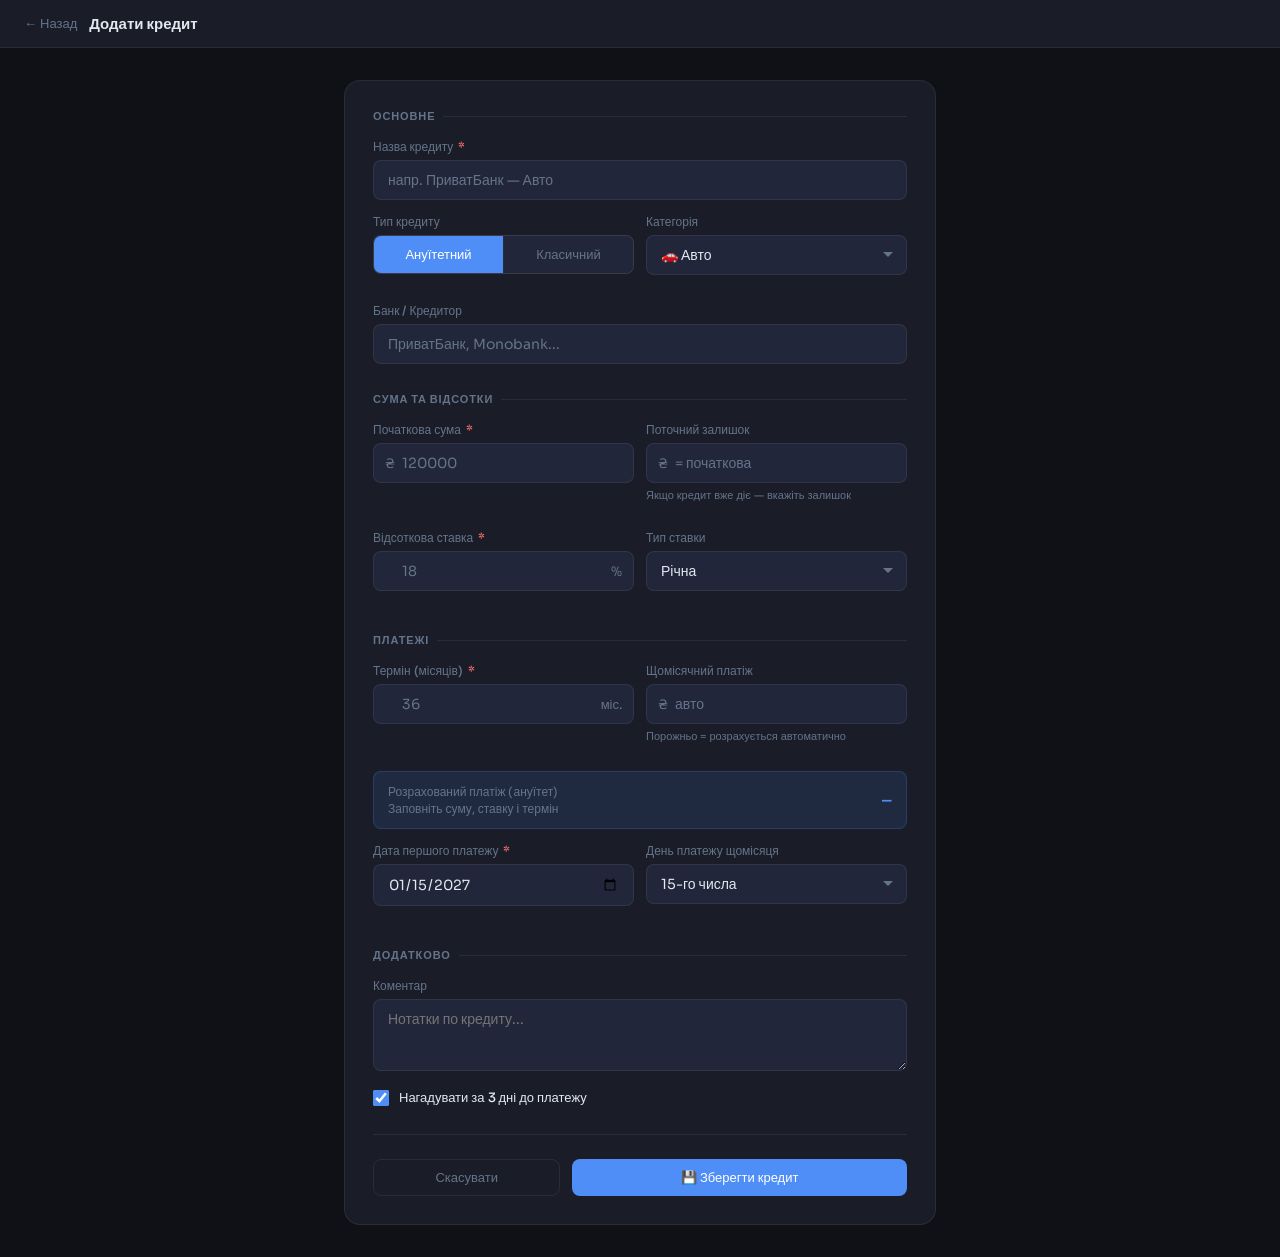
==== add.html @ 59e6555c "init: loan tracker" ====
<!DOCTYPE html>
<html lang="uk">
<head>
<meta charset="UTF-8">
<meta name="viewport" content="width=device-width, initial-scale=1.0">
<title>Додати кредит — Loan Tracker</title>
<link rel="stylesheet" href="styles/main.css">
</head>
<body>

<div class="header">
  <a href="index.html" class="back-btn">← Назад</a>
  <span style="font-size:15px;font-weight:600">Додати кредит</span>
</div>

<div class="main-narrow">
<div class="form-card">

  <div class="form-section">
    <div class="section-label">Основне</div>

    <div class="field">
      <label>Назва кредиту <span class="req">*</span></label>
      <input type="text" id="f-name" placeholder="напр. ПриватБанк — Авто">
    </div>

    <div class="field-row">
      <div class="field">
        <label>Тип кредиту</label>
        <div class="toggle-group">
          <button class="toggle-btn active" data-type="annuity">Ануїтетний</button>
          <button class="toggle-btn" data-type="classic">Класичний</button>
        </div>
      </div>
      <div class="field">
        <label>Категорія</label>
        <select id="f-category">
          <option value="auto">🚗 Авто</option>
          <option value="phone">📱 Техніка</option>
          <option value="home">🏠 Іпотека</option>
          <option value="shop">🛒 Споживчий</option>
          <option value="biz">💼 Бізнес</option>
          <option value="other">📂 Інше</option>
        </select>
      </div>
    </div>

    <div class="field">
      <label>Банк / Кредитор</label>
      <input type="text" id="f-bank" placeholder="ПриватБанк, Monobank...">
    </div>
  </div>

  <div class="form-section">
    <div class="section-label">Сума та відсотки</div>

    <div class="field-row">
      <div class="field">
        <label>Початкова сума <span class="req">*</span></label>
        <div class="input-wrap">
          <span class="input-prefix">₴</span>
          <input type="number" id="f-original" placeholder="120000" min="0">
        </div>
      </div>
      <div class="field">
        <label>Поточний залишок</label>
        <div class="input-wrap">
          <span class="input-prefix">₴</span>
          <input type="number" id="f-balance" placeholder="= початкова" min="0">
        </div>
        <div class="helper">Якщо кредит вже діє — вкажіть залишок</div>
      </div>
    </div>

    <div class="field-row">
      <div class="field">
        <label>Відсоткова ставка <span class="req">*</span></label>
        <div class="input-wrap has-suffix">
          <input type="number" id="f-rate" placeholder="18" min="0" max="200" step="0.1">
          <span class="input-suffix">%</span>
        </div>
      </div>
      <div class="field">
        <label>Тип ставки</label>
        <select id="f-rate-type">
          <option value="annual">Річна</option>
          <option value="monthly">Місячна</option>
        </select>
      </div>
    </div>
  </div>

  <div class="form-section">
    <div class="section-label">Платежі</div>

    <div class="field-row">
      <div class="field">
        <label>Термін (місяців) <span class="req">*</span></label>
        <div class="input-wrap has-suffix">
          <input type="number" id="f-months" placeholder="36" min="1" max="600">
          <span class="input-suffix">міс.</span>
        </div>
      </div>
      <div class="field">
        <label>Щомісячний платіж</label>
        <div class="input-wrap">
          <span class="input-prefix">₴</span>
          <input type="number" id="f-payment" placeholder="авто" min="0">
        </div>
        <div class="helper">Порожньо = розрахується автоматично</div>
      </div>
    </div>

    <!-- Авто-розрахунок -->
    <div class="calc-hint" id="calc-hint">
      <div>
        <div class="calc-hint-text">Розрахований платіж (ануїтет)</div>
        <div class="calc-hint-text" id="calc-hint-desc" style="margin-top:2px">Заповніть суму, ставку і термін</div>
      </div>
      <div class="calc-hint-value" id="calc-hint-value">—</div>
    </div>

    <div style="height:14px"></div>

    <div class="field-row">
      <div class="field">
        <label>Дата першого платежу <span class="req">*</span></label>
        <input type="date" id="f-date">
      </div>
      <div class="field">
        <label>День платежу щомісяця</label>
        <select id="f-day">
          <option value="1">1-го числа</option>
          <option value="5">5-го числа</option>
          <option value="10">10-го числа</option>
          <option value="15" selected>15-го числа</option>
          <option value="20">20-го числа</option>
          <option value="25">25-го числа</option>
        </select>
      </div>
    </div>
  </div>

  <div class="form-section">
    <div class="section-label">Додатково</div>
    <div class="field">
      <label>Коментар</label>
      <textarea id="f-comment" placeholder="Нотатки по кредиту..."></textarea>
    </div>
    <label class="checkbox-row">
      <input type="checkbox" id="f-remind" checked>
      <span>Нагадувати за 3 дні до платежу</span>
    </label>
  </div>

  <div class="divider"></div>

  <div style="display:flex;gap:12px">
    <a href="index.html" class="btn btn-ghost" style="flex:1;text-align:center">Скасувати</a>
    <button class="btn btn-primary" id="btn-save" style="flex:2">💾 Зберегти кредит</button>
  </div>

</div>
</div>

<script src="scripts/calc.js"></script>
<script src="scripts/data.js"></script>
<script src="scripts/add.js"></script>
</body>
</html>
---- styles/main.css ----
/* main.css — Loan Tracker */
@import url('https://fonts.googleapis.com/css2?family=JetBrains+Mono:wght@400;500&family=Sora:wght@400;500;600&display=swap');

:root {
  --bg:#0f1117;--surface:#1a1d27;--surface2:#22263a;
  --border:rgba(255,255,255,0.07);--border-focus:rgba(79,142,247,.5);
  --accent:#4f8ef7;--accent-bg:rgba(79,142,247,.12);
  --success:#34d399;--success-bg:rgba(52,211,153,.12);
  --warning:#fbbf24;--warning-bg:rgba(251,191,36,.12);
  --danger:#f87171;--danger-bg:rgba(248,113,113,.12);
  --text:#e2e8f0;--muted:#64748b;
  --mono:'JetBrains Mono',monospace;--sans:'Sora',sans-serif;
  --radius:12px;--radius-sm:8px;
}
*{box-sizing:border-box;margin:0;padding:0}
body{background:var(--bg);color:var(--text);font-family:var(--sans);font-size:14px;min-height:100vh;-webkit-font-smoothing:antialiased}

/* HEADER */
.header{background:var(--surface);border-bottom:1px solid var(--border);padding:14px 24px;display:flex;align-items:center;gap:12px;position:sticky;top:0;z-index:10}
.logo{display:flex;align-items:center;gap:8px;font-size:15px;font-weight:600;color:var(--text);text-decoration:none}
.logo-icon{font-size:18px}
.header-actions{margin-left:auto;display:flex;gap:10px;align-items:center}
.back-btn{display:flex;align-items:center;gap:6px;color:var(--muted);font-size:13px;cursor:pointer;text-decoration:none;transition:color .15s}
.back-btn:hover{color:var(--text)}

/* BUTTONS */
.btn{display:inline-flex;align-items:center;justify-content:center;gap:6px;border-radius:var(--radius-sm);padding:9px 18px;font-size:13px;font-weight:500;font-family:var(--sans);cursor:pointer;border:none;transition:opacity .15s,background .15s;text-decoration:none;white-space:nowrap}
.btn-primary{background:var(--accent);color:#fff}
.btn-primary:hover{opacity:.85}
.btn-ghost{background:transparent;color:var(--muted);border:1px solid var(--border)}
.btn-ghost:hover{color:var(--text);border-color:rgba(255,255,255,.15)}
.btn-danger{background:var(--danger-bg);color:var(--danger);border:1px solid transparent}
.btn-danger:hover{opacity:.8}
.btn-sm{padding:6px 12px;font-size:12px}

/* LAYOUT */
.main{padding:24px;max-width:960px;margin:0 auto}
.main-narrow{padding:32px 24px;max-width:640px;margin:0 auto}

/* STAT GRID */
.stat-grid{display:grid;grid-template-columns:repeat(3,1fr);gap:12px;margin-bottom:22px}
.stat-card{background:var(--surface);border:1px solid var(--border);border-radius:var(--radius-sm);padding:14px 16px}
.stat-label{font-size:11px;color:var(--muted);margin-bottom:6px}
.stat-value{font-size:22px;font-weight:600;color:var(--text);letter-spacing:-.5px;font-family:var(--mono)}
.stat-sub{font-size:11px;color:var(--muted);margin-top:4px}

/* LOAN CARDS */
.loans-grid{display:grid;grid-template-columns:1fr 1fr;gap:14px}
@media(max-width:640px){.loans-grid{grid-template-columns:1fr}.stat-grid{grid-template-columns:1fr}}
.loan-card{background:var(--surface);border:1px solid var(--border);border-radius:var(--radius);padding:18px;transition:border-color .15s}
.loan-card:hover{border-color:rgba(255,255,255,.12)}
.loan-card.overdue{border-color:rgba(248,113,113,.3)}
.card-head{display:flex;align-items:flex-start;justify-content:space-between;margin-bottom:14px}
.card-badge{display:inline-flex;align-items:center;gap:4px;font-size:11px;padding:3px 9px;border-radius:20px;font-weight:500;margin-bottom:5px}
.badge-auto{background:rgba(79,142,247,.15);color:var(--accent)}
.badge-phone{background:rgba(52,211,153,.12);color:var(--success)}
.badge-home{background:rgba(251,191,36,.12);color:var(--warning)}
.badge-shop{background:rgba(167,139,250,.15);color:#a78bfa}
.badge-biz{background:rgba(251,146,60,.12);color:#fb923c}
.badge-other{background:var(--surface2);color:var(--muted)}
.badge-overdue{background:var(--danger-bg);color:var(--danger)}
.card-name{font-size:15px;font-weight:600;color:var(--text)}
.card-menu-btn{background:none;border:none;color:var(--muted);cursor:pointer;font-size:18px;line-height:1;padding:2px;transition:color .15s}
.card-menu-btn:hover{color:var(--text)}
.balance-row{display:flex;align-items:baseline;gap:8px;margin-bottom:4px}
.balance-main{font-size:20px;font-weight:600;color:var(--text);letter-spacing:-.5px;font-family:var(--mono)}
.balance-orig{font-size:12px;color:var(--muted)}
.progress-wrap{margin:12px 0}
.progress-bar{height:5px;border-radius:3px;background:var(--surface2);overflow:hidden}
.progress-fill{height:100%;border-radius:3px;transition:width .6s ease}
.pf-blue{background:var(--accent)}.pf-green{background:var(--success)}.pf-amber{background:var(--warning)}.pf-purple{background:#a78bfa}.pf-red{background:var(--danger)}
.progress-labels{display:flex;justify-content:space-between;margin-top:5px;font-size:11px;color:var(--muted)}
.card-details{display:grid;grid-template-columns:1fr 1fr;gap:8px;margin:10px 0}
.detail-label{font-size:11px;color:var(--muted);margin-bottom:2px}
.detail-val{font-size:13px;color:var(--text);font-weight:500}
.detail-val.danger{color:var(--danger)}.detail-val.success{color:var(--success)}
.card-actions{display:flex;gap:6px;margin-top:14px;padding-top:12px;border-top:1px solid var(--border)}
.card-actions .btn{flex:1}

/* TABS */
.tabs{display:flex;border-bottom:1px solid var(--border);margin-bottom:18px}
.tab{font-size:13px;padding:10px 18px;color:var(--muted);cursor:pointer;border-bottom:2px solid transparent;margin-bottom:-1px;transition:color .15s}
.tab.active{color:var(--accent);border-bottom-color:var(--accent);font-weight:500}
.tab:hover:not(.active){color:var(--text)}
.nav-tabs{display:flex;gap:2px;background:var(--surface2);border-radius:var(--radius-sm);padding:3px;margin-bottom:18px;width:fit-content}
.nav-tab{font-size:13px;padding:7px 16px;color:var(--muted);cursor:pointer;border-radius:6px;transition:all .15s;border:none;background:none;font-family:var(--sans)}
.nav-tab.active{background:var(--surface);color:var(--text);font-weight:500;border:1px solid var(--border)}
.nav-tab:hover:not(.active){color:var(--text)}

/* TABLE */
.table-wrap{background:var(--surface);border:1px solid var(--border);border-radius:var(--radius);overflow:hidden;margin-bottom:20px}
table{width:100%;border-collapse:collapse}
thead th{background:var(--surface2);padding:10px 14px;text-align:left;font-size:11px;font-weight:500;color:var(--muted);border-bottom:1px solid var(--border);white-space:nowrap}
tbody td{padding:10px 14px;border-bottom:1px solid var(--border);color:var(--text);font-size:13px}
tbody tr:last-child td{border-bottom:none}
tbody tr{transition:background .1s}
tbody tr:hover{background:rgba(255,255,255,.025)}
tbody tr.row-current{background:rgba(79,142,247,.08)}
tbody tr.row-overdue{background:rgba(248,113,113,.06)}
.td-num{color:var(--muted);font-size:11px;width:36px}
.td-mono{font-family:var(--mono);font-size:12px}
.td-interest{color:var(--muted);font-family:var(--mono);font-size:12px}

/* PILLS */
.pill{display:inline-flex;align-items:center;gap:4px;font-size:10px;padding:3px 9px;border-radius:20px;font-weight:500;white-space:nowrap}
.pill-paid{background:var(--success-bg);color:var(--success)}
.pill-current{background:var(--accent-bg);color:var(--accent)}
.pill-future{background:var(--surface2);color:var(--muted)}
.pill-overdue{background:var(--danger-bg);color:var(--danger)}

/* PAGINATION */
.table-footer{display:flex;align-items:center;justify-content:space-between;padding:10px 14px;background:var(--surface2);border-top:1px solid var(--border);font-size:11px;color:var(--muted)}
.pages{display:flex;gap:4px}
.page-btn{padding:3px 10px;border-radius:6px;border:1px solid var(--border);background:transparent;color:var(--muted);font-size:11px;cursor:pointer;font-family:var(--sans);transition:all .15s}
.page-btn.active{background:var(--accent);color:#fff;border-color:var(--accent)}
.page-btn:hover:not(.active){color:var(--text);border-color:rgba(255,255,255,.15)}

/* FORMS */
.form-card{background:var(--surface);border:1px solid var(--border);border-radius:16px;padding:28px}
.form-section{margin-bottom:28px}
.section-label{font-size:11px;font-weight:600;color:var(--muted);text-transform:uppercase;letter-spacing:.08em;margin-bottom:16px;display:flex;align-items:center;gap:8px}
.section-label::after{content:'';flex:1;height:1px;background:var(--border)}
.field{margin-bottom:14px}
.field-row{display:grid;grid-template-columns:1fr 1fr;gap:12px;margin-bottom:14px}
@media(max-width:480px){.field-row{grid-template-columns:1fr}}
label{display:block;font-size:12px;color:var(--muted);margin-bottom:6px;font-weight:500}
label .req{color:var(--danger);margin-left:2px}
input[type="text"],input[type="number"],input[type="date"],select,textarea{width:100%;background:var(--surface2);border:1px solid var(--border);border-radius:var(--radius-sm);color:var(--text);font-family:var(--sans);font-size:14px;padding:10px 14px;outline:none;transition:border-color .15s,box-shadow .15s;appearance:none}
input::placeholder{color:var(--muted)}
input:focus,select:focus,textarea:focus{border-color:var(--border-focus);box-shadow:0 0 0 3px rgba(79,142,247,.1)}
textarea{resize:vertical;min-height:72px}
select{cursor:pointer;background-image:url("data:image/svg+xml,%3Csvg xmlns='http://www.w3.org/2000/svg' width='12' height='12' viewBox='0 0 12 12'%3E%3Cpath fill='%2364748b' d='M6 8L1 3h10z'/%3E%3C/svg%3E");background-repeat:no-repeat;background-position:right 12px center;padding-right:32px}
.input-wrap{position:relative}
.input-prefix,.input-suffix{position:absolute;top:50%;transform:translateY(-50%);font-size:13px;color:var(--muted);pointer-events:none}
.input-prefix{left:12px}.input-suffix{right:12px}
.input-wrap input{padding-left:28px}
.input-wrap.has-suffix input{padding-right:40px}
.toggle-group{display:grid;grid-template-columns:1fr 1fr;gap:1px;background:var(--border);border-radius:var(--radius-sm);overflow:hidden;border:1px solid var(--border)}
.toggle-btn{background:var(--surface2);border:none;color:var(--muted);font-family:var(--sans);font-size:13px;padding:10px;cursor:pointer;transition:all .15s}
.toggle-btn.active{background:var(--accent);color:#fff;font-weight:500}
.toggle-btn:hover:not(.active){color:var(--text);background:rgba(255,255,255,.05)}
.calc-hint{background:var(--accent-bg);border:1px solid rgba(79,142,247,.2);border-radius:var(--radius-sm);padding:12px 14px;display:flex;align-items:center;justify-content:space-between}
.calc-hint-text{font-size:12px;color:var(--muted)}
.calc-hint-value{font-size:16px;font-weight:600;color:var(--accent);font-family:var(--mono)}
.checkbox-row{display:flex;align-items:center;gap:10px;cursor:pointer}
.checkbox-row input[type="checkbox"]{width:16px;height:16px;cursor:pointer;accent-color:var(--accent);flex-shrink:0}
.checkbox-row span{font-size:13px;color:var(--text)}
.divider{height:1px;background:var(--border);margin:24px 0}
.helper{font-size:11px;color:var(--muted);margin-top:5px}

/* MODAL */
.modal-overlay{display:none;position:fixed;inset:0;background:rgba(0,0,0,.6);z-index:100;align-items:center;justify-content:center}
.modal-overlay.open{display:flex}
.modal{background:var(--surface);border:1px solid var(--border);border-radius:16px;padding:28px;width:90%;max-width:420px}
.modal-title{font-size:16px;font-weight:600;margin-bottom:20px}
.modal-actions{display:flex;gap:10px;margin-top:20px}

/* UPCOMING */
.payment-row{display:flex;align-items:center;gap:12px;padding:11px 14px;background:var(--surface);border-radius:var(--radius-sm);border:1px solid var(--border);margin-bottom:6px}
.pay-icon{width:32px;height:32px;border-radius:50%;display:flex;align-items:center;justify-content:center;font-size:15px;flex-shrink:0}
.pay-name{font-size:13px;font-weight:500}
.pay-date{font-size:11px;color:var(--muted)}
.pay-amount{margin-left:auto;font-size:13px;font-weight:600;font-family:var(--mono)}
.pay-pill{font-size:10px;padding:2px 8px;border-radius:20px;font-weight:500;margin-left:10px}
.pay-pill-soon{background:var(--warning-bg);color:var(--warning)}
.pay-pill-ok{background:var(--success-bg);color:var(--success)}
.pay-pill-over{background:var(--danger-bg);color:var(--danger)}

/* OVERVIEW */
.overview-grid{display:grid;grid-template-columns:repeat(3,1fr);gap:12px;margin-bottom:20px}
@media(max-width:640px){.overview-grid{grid-template-columns:repeat(2,1fr)}}
.ov-card{background:var(--surface);border:1px solid var(--border);border-radius:var(--radius-sm);padding:14px 16px}
.ov-label{font-size:11px;color:var(--muted);margin-bottom:7px}
.ov-value{font-size:20px;font-weight:600;color:var(--text);letter-spacing:-.4px;font-family:var(--mono)}
.ov-value.accent{color:var(--accent)}.ov-value.success{color:var(--success)}.ov-value.warning{color:var(--warning)}.ov-value.danger{color:var(--danger)}
.ov-sub{font-size:11px;color:var(--muted);margin-top:4px}

/* EMPTY */
.empty{text-align:center;padding:60px 20px;color:var(--muted)}
.empty-icon{font-size:40px;margin-bottom:14px}
.empty-title{font-size:16px;font-weight:500;color:var(--text);margin-bottom:8px}
.empty-sub{font-size:13px;margin-bottom:20px}

/* TOAST */
.toast{position:fixed;bottom:24px;left:50%;transform:translateX(-50%);background:var(--surface);border:1px solid var(--border);border-radius:var(--radius-sm);padding:12px 20px;font-size:13px;z-index:200;animation:fadeUp .2s ease;white-space:nowrap}
.toast.success{border-color:rgba(52,211,153,.3);color:var(--success)}
.toast.error{border-color:rgba(248,113,113,.3);color:var(--danger)}
@keyframes fadeUp{from{opacity:0;transform:translateX(-50%) translateY(10px)}to{opacity:1;transform:translateX(-50%) translateY(0)}}

/* MISC */
.section-head{display:flex;align-items:center;justify-content:space-between;margin-bottom:14px}
.section-title{font-size:13px;font-weight:500;color:var(--muted)}
.progress-block{background:var(--surface);border:1px solid var(--border);border-radius:var(--radius);padding:18px;margin-bottom:20px}
.prog-header{display:flex;justify-content:space-between;align-items:center;margin-bottom:10px}
.prog-bar-full{height:8px;border-radius:4px;background:var(--surface2);overflow:hidden}
.prog-fill-full{height:100%;border-radius:4px;background:linear-gradient(90deg,var(--accent),var(--success));transition:width .5s}
.prog-labels-full{display:flex;justify-content:space-between;margin-top:8px;font-size:11px;color:var(--muted)}
.sum-grid{display:grid;grid-template-columns:repeat(3,1fr);gap:12px;margin-top:16px}
.sum-card{background:var(--surface);border:1px solid var(--border);border-radius:var(--radius-sm);padding:14px 16px}
.sum-label{font-size:11px;color:var(--muted);margin-bottom:5px}
.sum-val{font-size:16px;font-weight:600;font-family:var(--mono)}
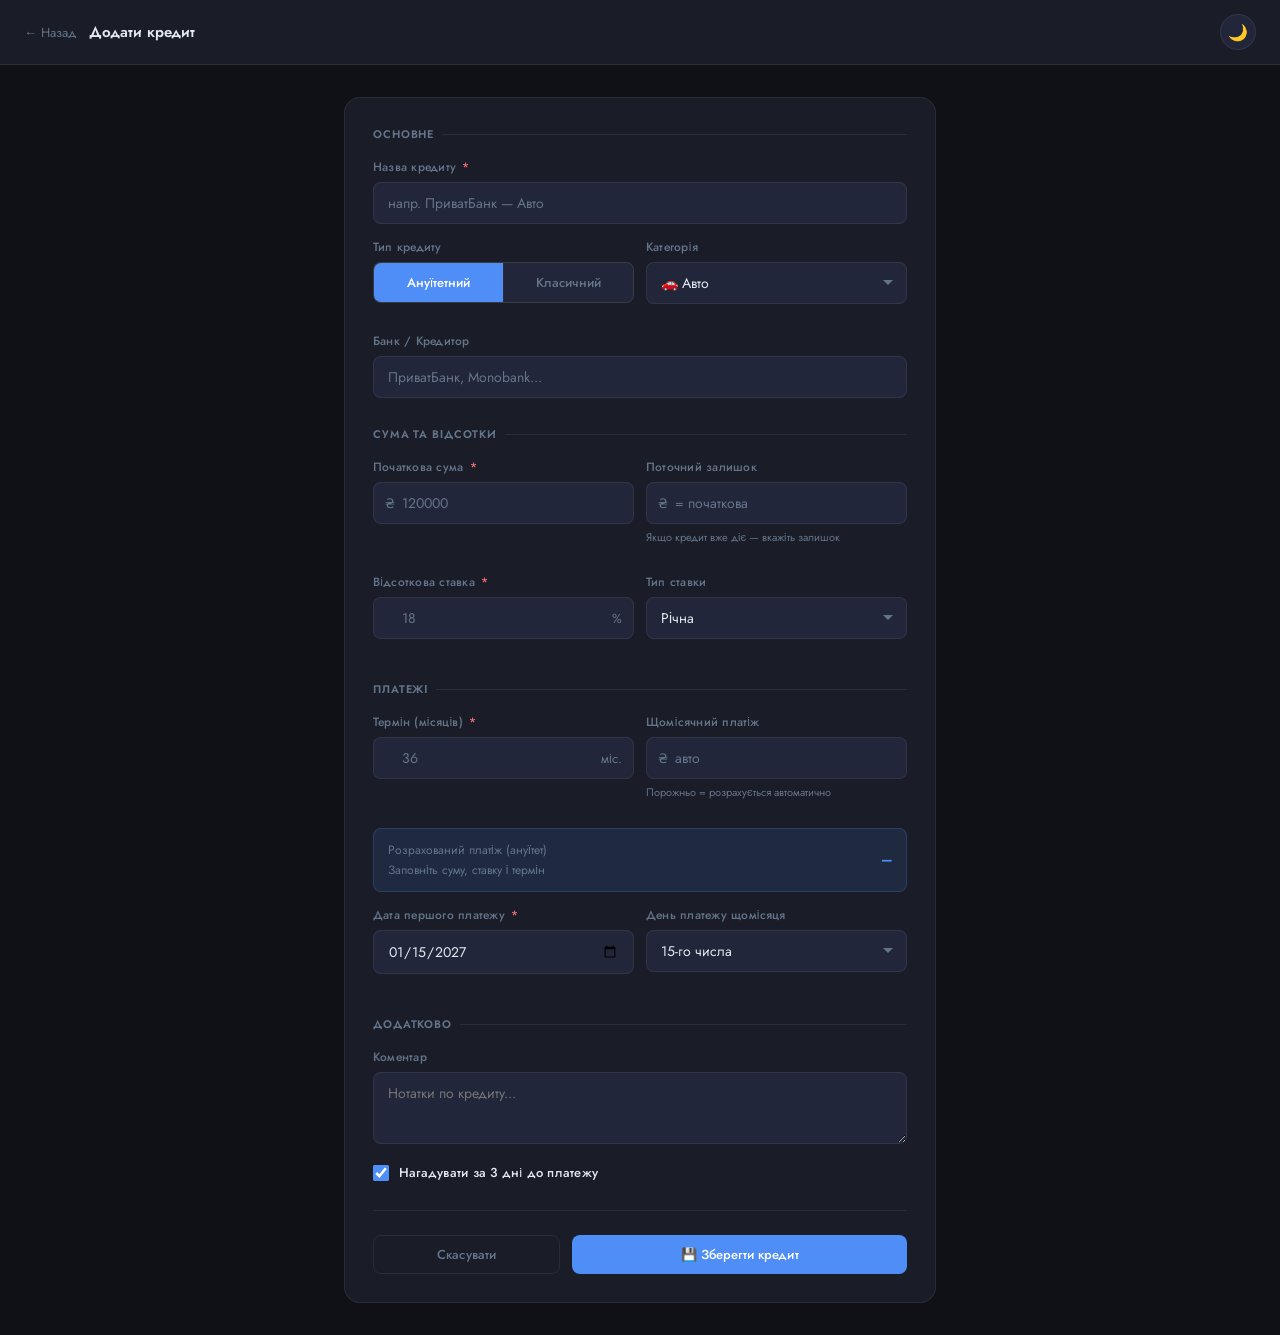
==== commit f6105d18: "feat: тема, сортування, редагування, CSV експорт, позначення платежів" ====
--- a/add.html
+++ b/add.html
@@ -11,6 +11,9 @@
 <div class="header">
   <a href="index.html" class="back-btn">← Назад</a>
   <span style="font-size:15px;font-weight:600">Додати кредит</span>
+  <div class="header-actions">
+    <button class="theme-toggle" id="theme-toggle" title="Змінити тему">🌙</button>
+  </div>
 </div>
 
 <div class="main-narrow">
@@ -18,12 +21,10 @@
 
   <div class="form-section">
     <div class="section-label">Основне</div>
-
     <div class="field">
       <label>Назва кредиту <span class="req">*</span></label>
       <input type="text" id="f-name" placeholder="напр. ПриватБанк — Авто">
     </div>
-
     <div class="field-row">
       <div class="field">
         <label>Тип кредиту</label>
@@ -44,7 +45,6 @@
         </select>
       </div>
     </div>
-
     <div class="field">
       <label>Банк / Кредитор</label>
       <input type="text" id="f-bank" placeholder="ПриватБанк, Monobank...">
@@ -53,25 +53,21 @@
 
   <div class="form-section">
     <div class="section-label">Сума та відсотки</div>
-
     <div class="field-row">
       <div class="field">
         <label>Початкова сума <span class="req">*</span></label>
-        <div class="input-wrap">
-          <span class="input-prefix">₴</span>
+        <div class="input-wrap"><span class="input-prefix">₴</span>
           <input type="number" id="f-original" placeholder="120000" min="0">
         </div>
       </div>
       <div class="field">
         <label>Поточний залишок</label>
-        <div class="input-wrap">
-          <span class="input-prefix">₴</span>
+        <div class="input-wrap"><span class="input-prefix">₴</span>
           <input type="number" id="f-balance" placeholder="= початкова" min="0">
         </div>
         <div class="helper">Якщо кредит вже діє — вкажіть залишок</div>
       </div>
     </div>
-
     <div class="field-row">
       <div class="field">
         <label>Відсоткова ставка <span class="req">*</span></label>
@@ -92,7 +88,6 @@
 
   <div class="form-section">
     <div class="section-label">Платежі</div>
-
     <div class="field-row">
       <div class="field">
         <label>Термін (місяців) <span class="req">*</span></label>
@@ -103,15 +98,12 @@
       </div>
       <div class="field">
         <label>Щомісячний платіж</label>
-        <div class="input-wrap">
-          <span class="input-prefix">₴</span>
+        <div class="input-wrap"><span class="input-prefix">₴</span>
           <input type="number" id="f-payment" placeholder="авто" min="0">
         </div>
         <div class="helper">Порожньо = розрахується автоматично</div>
       </div>
     </div>
-
-    <!-- Авто-розрахунок -->
     <div class="calc-hint" id="calc-hint">
       <div>
         <div class="calc-hint-text">Розрахований платіж (ануїтет)</div>
@@ -119,9 +111,7 @@
       </div>
       <div class="calc-hint-value" id="calc-hint-value">—</div>
     </div>
-
     <div style="height:14px"></div>
-
     <div class="field-row">
       <div class="field">
         <label>Дата першого платежу <span class="req">*</span></label>
@@ -165,6 +155,7 @@
 
 <script src="scripts/calc.js"></script>
 <script src="scripts/data.js"></script>
+<script src="scripts/theme.js"></script>
 <script src="scripts/add.js"></script>
 </body>
 </html>
--- a/styles/main.css
+++ b/styles/main.css
@@ -1,6 +1,7 @@
 /* main.css — Loan Tracker */
-@import url('https://fonts.googleapis.com/css2?family=JetBrains+Mono:wght@400;500&family=Sora:wght@400;500;600&display=swap');
-
+@import url('https://fonts.googleapis.com/css2?family=Jost:wght@300;400;500;600&family=JetBrains+Mono:wght@400;500&display=swap');
+
+/* ─── ТЕМИ ───────────────────────────────── */
 :root {
   --bg:#0f1117;--surface:#1a1d27;--surface2:#22263a;
   --border:rgba(255,255,255,0.07);--border-focus:rgba(79,142,247,.5);
@@ -9,193 +10,232 @@
   --warning:#fbbf24;--warning-bg:rgba(251,191,36,.12);
   --danger:#f87171;--danger-bg:rgba(248,113,113,.12);
   --text:#e2e8f0;--muted:#64748b;
-  --mono:'JetBrains Mono',monospace;--sans:'Sora',sans-serif;
+  --shadow:none;
+  --mono:'JetBrains Mono',monospace;
+  --sans:'Jost',sans-serif;
   --radius:12px;--radius-sm:8px;
 }
-*{box-sizing:border-box;margin:0;padding:0}
-body{background:var(--bg);color:var(--text);font-family:var(--sans);font-size:14px;min-height:100vh;-webkit-font-smoothing:antialiased}
-
-/* HEADER */
-.header{background:var(--surface);border-bottom:1px solid var(--border);padding:14px 24px;display:flex;align-items:center;gap:12px;position:sticky;top:0;z-index:10}
-.logo{display:flex;align-items:center;gap:8px;font-size:15px;font-weight:600;color:var(--text);text-decoration:none}
-.logo-icon{font-size:18px}
-.header-actions{margin-left:auto;display:flex;gap:10px;align-items:center}
-.back-btn{display:flex;align-items:center;gap:6px;color:var(--muted);font-size:13px;cursor:pointer;text-decoration:none;transition:color .15s}
-.back-btn:hover{color:var(--text)}
-
-/* BUTTONS */
-.btn{display:inline-flex;align-items:center;justify-content:center;gap:6px;border-radius:var(--radius-sm);padding:9px 18px;font-size:13px;font-weight:500;font-family:var(--sans);cursor:pointer;border:none;transition:opacity .15s,background .15s;text-decoration:none;white-space:nowrap}
-.btn-primary{background:var(--accent);color:#fff}
-.btn-primary:hover{opacity:.85}
-.btn-ghost{background:transparent;color:var(--muted);border:1px solid var(--border)}
-.btn-ghost:hover{color:var(--text);border-color:rgba(255,255,255,.15)}
-.btn-danger{background:var(--danger-bg);color:var(--danger);border:1px solid transparent}
-.btn-danger:hover{opacity:.8}
-.btn-sm{padding:6px 12px;font-size:12px}
-
-/* LAYOUT */
-.main{padding:24px;max-width:960px;margin:0 auto}
-.main-narrow{padding:32px 24px;max-width:640px;margin:0 auto}
-
-/* STAT GRID */
-.stat-grid{display:grid;grid-template-columns:repeat(3,1fr);gap:12px;margin-bottom:22px}
-.stat-card{background:var(--surface);border:1px solid var(--border);border-radius:var(--radius-sm);padding:14px 16px}
-.stat-label{font-size:11px;color:var(--muted);margin-bottom:6px}
-.stat-value{font-size:22px;font-weight:600;color:var(--text);letter-spacing:-.5px;font-family:var(--mono)}
-.stat-sub{font-size:11px;color:var(--muted);margin-top:4px}
-
-/* LOAN CARDS */
-.loans-grid{display:grid;grid-template-columns:1fr 1fr;gap:14px}
-@media(max-width:640px){.loans-grid{grid-template-columns:1fr}.stat-grid{grid-template-columns:1fr}}
-.loan-card{background:var(--surface);border:1px solid var(--border);border-radius:var(--radius);padding:18px;transition:border-color .15s}
-.loan-card:hover{border-color:rgba(255,255,255,.12)}
-.loan-card.overdue{border-color:rgba(248,113,113,.3)}
-.card-head{display:flex;align-items:flex-start;justify-content:space-between;margin-bottom:14px}
-.card-badge{display:inline-flex;align-items:center;gap:4px;font-size:11px;padding:3px 9px;border-radius:20px;font-weight:500;margin-bottom:5px}
-.badge-auto{background:rgba(79,142,247,.15);color:var(--accent)}
-.badge-phone{background:rgba(52,211,153,.12);color:var(--success)}
-.badge-home{background:rgba(251,191,36,.12);color:var(--warning)}
-.badge-shop{background:rgba(167,139,250,.15);color:#a78bfa}
-.badge-biz{background:rgba(251,146,60,.12);color:#fb923c}
-.badge-other{background:var(--surface2);color:var(--muted)}
-.badge-overdue{background:var(--danger-bg);color:var(--danger)}
-.card-name{font-size:15px;font-weight:600;color:var(--text)}
-.card-menu-btn{background:none;border:none;color:var(--muted);cursor:pointer;font-size:18px;line-height:1;padding:2px;transition:color .15s}
-.card-menu-btn:hover{color:var(--text)}
-.balance-row{display:flex;align-items:baseline;gap:8px;margin-bottom:4px}
-.balance-main{font-size:20px;font-weight:600;color:var(--text);letter-spacing:-.5px;font-family:var(--mono)}
-.balance-orig{font-size:12px;color:var(--muted)}
-.progress-wrap{margin:12px 0}
-.progress-bar{height:5px;border-radius:3px;background:var(--surface2);overflow:hidden}
-.progress-fill{height:100%;border-radius:3px;transition:width .6s ease}
+
+[data-theme="light"] {
+  --bg:#f5f5f7;--surface:#ffffff;--surface2:#f0f0f5;
+  --border:rgba(0,0,0,0.08);--border-focus:rgba(0,113,227,.4);
+  --accent:#0071e3;--accent-bg:rgba(0,113,227,.08);
+  --success:#1a9e6e;--success-bg:rgba(26,158,110,.08);
+  --warning:#b07800;--warning-bg:rgba(176,120,0,.08);
+  --danger:#c0392b;--danger-bg:rgba(192,57,43,.08);
+  --text:#1d1d1f;--muted:#86868b;
+  --shadow:0 1px 3px rgba(0,0,0,.08);
+}
+
+* { box-sizing: border-box; margin: 0; padding: 0; }
+body {
+  background: var(--bg); color: var(--text);
+  font-family: var(--sans); font-size: 14px;
+  min-height: 100vh; -webkit-font-smoothing: antialiased;
+  transition: background .2s, color .2s;
+}
+
+/* ─── HEADER ─────────────────────────────── */
+.header {
+  background: var(--surface); border-bottom: 1px solid var(--border);
+  padding: 14px 24px; display: flex; align-items: center; gap: 12px;
+  position: sticky; top: 0; z-index: 10;
+  box-shadow: var(--shadow);
+}
+.logo { display:flex;align-items:center;gap:8px;font-size:15px;font-weight:600;color:var(--text);text-decoration:none }
+.logo-icon { font-size:18px }
+.header-actions { margin-left:auto;display:flex;gap:10px;align-items:center }
+.back-btn { display:flex;align-items:center;gap:6px;color:var(--muted);font-size:13px;cursor:pointer;text-decoration:none;transition:color .15s }
+.back-btn:hover { color:var(--text) }
+
+/* Перемикач теми */
+.theme-toggle {
+  width: 36px; height: 36px; border-radius: 50%;
+  border: 1px solid var(--border); background: var(--surface2);
+  cursor: pointer; font-size: 16px; display: flex;
+  align-items: center; justify-content: center;
+  transition: all .15s; flex-shrink: 0;
+}
+.theme-toggle:hover { border-color: var(--accent); }
+
+/* ─── BUTTONS ────────────────────────────── */
+.btn { display:inline-flex;align-items:center;justify-content:center;gap:6px;border-radius:var(--radius-sm);padding:9px 18px;font-size:13px;font-weight:500;font-family:var(--sans);cursor:pointer;border:none;transition:opacity .15s,background .15s;text-decoration:none;white-space:nowrap;letter-spacing:.01em }
+.btn-primary { background:var(--accent);color:#fff }
+.btn-primary:hover { opacity:.85 }
+.btn-ghost { background:transparent;color:var(--muted);border:1px solid var(--border) }
+.btn-ghost:hover { color:var(--text);border-color:var(--accent) }
+.btn-danger { background:var(--danger-bg);color:var(--danger);border:1px solid transparent }
+.btn-danger:hover { opacity:.8 }
+.btn-sm { padding:6px 12px;font-size:12px }
+
+/* ─── LAYOUT ─────────────────────────────── */
+.main { padding:24px;max-width:960px;margin:0 auto }
+.main-narrow { padding:32px 24px;max-width:640px;margin:0 auto }
+
+/* ─── STAT GRID ──────────────────────────── */
+.stat-grid { display:grid;grid-template-columns:repeat(3,1fr);gap:12px;margin-bottom:22px }
+.stat-card { background:var(--surface);border:1px solid var(--border);border-radius:var(--radius-sm);padding:16px;box-shadow:var(--shadow) }
+.stat-label { font-size:11px;color:var(--muted);margin-bottom:6px;font-weight:500;letter-spacing:.03em;text-transform:uppercase }
+.stat-value { font-size:22px;font-weight:600;color:var(--text);letter-spacing:-.5px;font-family:var(--mono) }
+.stat-sub { font-size:11px;color:var(--muted);margin-top:4px }
+
+/* ─── LOAN CARDS ─────────────────────────── */
+.loans-grid { display:grid;grid-template-columns:1fr 1fr;gap:14px }
+@media(max-width:640px){ .loans-grid{grid-template-columns:1fr} .stat-grid{grid-template-columns:1fr} }
+.loan-card { background:var(--surface);border:1px solid var(--border);border-radius:var(--radius);padding:18px;transition:border-color .15s,box-shadow .15s;box-shadow:var(--shadow) }
+.loan-card:hover { border-color:var(--accent);box-shadow:0 4px 16px rgba(0,0,0,.08) }
+.loan-card.overdue { border-color:var(--danger) }
+.card-head { display:flex;align-items:flex-start;justify-content:space-between;margin-bottom:14px }
+.card-badge { display:inline-flex;align-items:center;gap:4px;font-size:11px;padding:3px 9px;border-radius:20px;font-weight:500;margin-bottom:5px;letter-spacing:.02em }
+.badge-auto    { background:var(--accent-bg);color:var(--accent) }
+.badge-phone   { background:var(--success-bg);color:var(--success) }
+.badge-home    { background:var(--warning-bg);color:var(--warning) }
+.badge-shop    { background:rgba(167,139,250,.15);color:#a78bfa }
+.badge-biz     { background:rgba(251,146,60,.12);color:#fb923c }
+.badge-other   { background:var(--surface2);color:var(--muted) }
+.badge-overdue { background:var(--danger-bg);color:var(--danger) }
+.card-name { font-size:15px;font-weight:600;color:var(--text) }
+.card-menu-btn { background:none;border:none;color:var(--muted);cursor:pointer;font-size:18px;line-height:1;padding:2px;transition:color .15s }
+.card-menu-btn:hover { color:var(--danger) }
+.balance-row { display:flex;align-items:baseline;gap:8px;margin-bottom:4px }
+.balance-main { font-size:20px;font-weight:600;color:var(--text);letter-spacing:-.5px;font-family:var(--mono) }
+.balance-orig { font-size:12px;color:var(--muted) }
+.progress-wrap { margin:12px 0 }
+.progress-bar { height:5px;border-radius:3px;background:var(--surface2);overflow:hidden }
+.progress-fill { height:100%;border-radius:3px;transition:width .6s ease }
 .pf-blue{background:var(--accent)}.pf-green{background:var(--success)}.pf-amber{background:var(--warning)}.pf-purple{background:#a78bfa}.pf-red{background:var(--danger)}
-.progress-labels{display:flex;justify-content:space-between;margin-top:5px;font-size:11px;color:var(--muted)}
-.card-details{display:grid;grid-template-columns:1fr 1fr;gap:8px;margin:10px 0}
-.detail-label{font-size:11px;color:var(--muted);margin-bottom:2px}
-.detail-val{font-size:13px;color:var(--text);font-weight:500}
+.progress-labels { display:flex;justify-content:space-between;margin-top:5px;font-size:11px;color:var(--muted) }
+.card-details { display:grid;grid-template-columns:1fr 1fr;gap:8px;margin:10px 0 }
+.detail-label { font-size:11px;color:var(--muted);margin-bottom:2px;font-weight:500 }
+.detail-val { font-size:13px;color:var(--text);font-weight:500 }
 .detail-val.danger{color:var(--danger)}.detail-val.success{color:var(--success)}
-.card-actions{display:flex;gap:6px;margin-top:14px;padding-top:12px;border-top:1px solid var(--border)}
-.card-actions .btn{flex:1}
-
-/* TABS */
-.tabs{display:flex;border-bottom:1px solid var(--border);margin-bottom:18px}
-.tab{font-size:13px;padding:10px 18px;color:var(--muted);cursor:pointer;border-bottom:2px solid transparent;margin-bottom:-1px;transition:color .15s}
-.tab.active{color:var(--accent);border-bottom-color:var(--accent);font-weight:500}
-.tab:hover:not(.active){color:var(--text)}
-.nav-tabs{display:flex;gap:2px;background:var(--surface2);border-radius:var(--radius-sm);padding:3px;margin-bottom:18px;width:fit-content}
-.nav-tab{font-size:13px;padding:7px 16px;color:var(--muted);cursor:pointer;border-radius:6px;transition:all .15s;border:none;background:none;font-family:var(--sans)}
-.nav-tab.active{background:var(--surface);color:var(--text);font-weight:500;border:1px solid var(--border)}
-.nav-tab:hover:not(.active){color:var(--text)}
-
-/* TABLE */
-.table-wrap{background:var(--surface);border:1px solid var(--border);border-radius:var(--radius);overflow:hidden;margin-bottom:20px}
-table{width:100%;border-collapse:collapse}
-thead th{background:var(--surface2);padding:10px 14px;text-align:left;font-size:11px;font-weight:500;color:var(--muted);border-bottom:1px solid var(--border);white-space:nowrap}
-tbody td{padding:10px 14px;border-bottom:1px solid var(--border);color:var(--text);font-size:13px}
-tbody tr:last-child td{border-bottom:none}
-tbody tr{transition:background .1s}
-tbody tr:hover{background:rgba(255,255,255,.025)}
-tbody tr.row-current{background:rgba(79,142,247,.08)}
-tbody tr.row-overdue{background:rgba(248,113,113,.06)}
-.td-num{color:var(--muted);font-size:11px;width:36px}
-.td-mono{font-family:var(--mono);font-size:12px}
-.td-interest{color:var(--muted);font-family:var(--mono);font-size:12px}
-
-/* PILLS */
-.pill{display:inline-flex;align-items:center;gap:4px;font-size:10px;padding:3px 9px;border-radius:20px;font-weight:500;white-space:nowrap}
-.pill-paid{background:var(--success-bg);color:var(--success)}
-.pill-current{background:var(--accent-bg);color:var(--accent)}
-.pill-future{background:var(--surface2);color:var(--muted)}
-.pill-overdue{background:var(--danger-bg);color:var(--danger)}
-
-/* PAGINATION */
-.table-footer{display:flex;align-items:center;justify-content:space-between;padding:10px 14px;background:var(--surface2);border-top:1px solid var(--border);font-size:11px;color:var(--muted)}
-.pages{display:flex;gap:4px}
-.page-btn{padding:3px 10px;border-radius:6px;border:1px solid var(--border);background:transparent;color:var(--muted);font-size:11px;cursor:pointer;font-family:var(--sans);transition:all .15s}
-.page-btn.active{background:var(--accent);color:#fff;border-color:var(--accent)}
-.page-btn:hover:not(.active){color:var(--text);border-color:rgba(255,255,255,.15)}
-
-/* FORMS */
-.form-card{background:var(--surface);border:1px solid var(--border);border-radius:16px;padding:28px}
-.form-section{margin-bottom:28px}
-.section-label{font-size:11px;font-weight:600;color:var(--muted);text-transform:uppercase;letter-spacing:.08em;margin-bottom:16px;display:flex;align-items:center;gap:8px}
-.section-label::after{content:'';flex:1;height:1px;background:var(--border)}
-.field{margin-bottom:14px}
-.field-row{display:grid;grid-template-columns:1fr 1fr;gap:12px;margin-bottom:14px}
-@media(max-width:480px){.field-row{grid-template-columns:1fr}}
-label{display:block;font-size:12px;color:var(--muted);margin-bottom:6px;font-weight:500}
-label .req{color:var(--danger);margin-left:2px}
-input[type="text"],input[type="number"],input[type="date"],select,textarea{width:100%;background:var(--surface2);border:1px solid var(--border);border-radius:var(--radius-sm);color:var(--text);font-family:var(--sans);font-size:14px;padding:10px 14px;outline:none;transition:border-color .15s,box-shadow .15s;appearance:none}
-input::placeholder{color:var(--muted)}
-input:focus,select:focus,textarea:focus{border-color:var(--border-focus);box-shadow:0 0 0 3px rgba(79,142,247,.1)}
-textarea{resize:vertical;min-height:72px}
-select{cursor:pointer;background-image:url("data:image/svg+xml,%3Csvg xmlns='http://www.w3.org/2000/svg' width='12' height='12' viewBox='0 0 12 12'%3E%3Cpath fill='%2364748b' d='M6 8L1 3h10z'/%3E%3C/svg%3E");background-repeat:no-repeat;background-position:right 12px center;padding-right:32px}
-.input-wrap{position:relative}
-.input-prefix,.input-suffix{position:absolute;top:50%;transform:translateY(-50%);font-size:13px;color:var(--muted);pointer-events:none}
-.input-prefix{left:12px}.input-suffix{right:12px}
-.input-wrap input{padding-left:28px}
-.input-wrap.has-suffix input{padding-right:40px}
-.toggle-group{display:grid;grid-template-columns:1fr 1fr;gap:1px;background:var(--border);border-radius:var(--radius-sm);overflow:hidden;border:1px solid var(--border)}
-.toggle-btn{background:var(--surface2);border:none;color:var(--muted);font-family:var(--sans);font-size:13px;padding:10px;cursor:pointer;transition:all .15s}
-.toggle-btn.active{background:var(--accent);color:#fff;font-weight:500}
-.toggle-btn:hover:not(.active){color:var(--text);background:rgba(255,255,255,.05)}
-.calc-hint{background:var(--accent-bg);border:1px solid rgba(79,142,247,.2);border-radius:var(--radius-sm);padding:12px 14px;display:flex;align-items:center;justify-content:space-between}
-.calc-hint-text{font-size:12px;color:var(--muted)}
-.calc-hint-value{font-size:16px;font-weight:600;color:var(--accent);font-family:var(--mono)}
-.checkbox-row{display:flex;align-items:center;gap:10px;cursor:pointer}
-.checkbox-row input[type="checkbox"]{width:16px;height:16px;cursor:pointer;accent-color:var(--accent);flex-shrink:0}
-.checkbox-row span{font-size:13px;color:var(--text)}
-.divider{height:1px;background:var(--border);margin:24px 0}
-.helper{font-size:11px;color:var(--muted);margin-top:5px}
-
-/* MODAL */
-.modal-overlay{display:none;position:fixed;inset:0;background:rgba(0,0,0,.6);z-index:100;align-items:center;justify-content:center}
-.modal-overlay.open{display:flex}
-.modal{background:var(--surface);border:1px solid var(--border);border-radius:16px;padding:28px;width:90%;max-width:420px}
-.modal-title{font-size:16px;font-weight:600;margin-bottom:20px}
-.modal-actions{display:flex;gap:10px;margin-top:20px}
-
-/* UPCOMING */
-.payment-row{display:flex;align-items:center;gap:12px;padding:11px 14px;background:var(--surface);border-radius:var(--radius-sm);border:1px solid var(--border);margin-bottom:6px}
-.pay-icon{width:32px;height:32px;border-radius:50%;display:flex;align-items:center;justify-content:center;font-size:15px;flex-shrink:0}
-.pay-name{font-size:13px;font-weight:500}
-.pay-date{font-size:11px;color:var(--muted)}
-.pay-amount{margin-left:auto;font-size:13px;font-weight:600;font-family:var(--mono)}
-.pay-pill{font-size:10px;padding:2px 8px;border-radius:20px;font-weight:500;margin-left:10px}
-.pay-pill-soon{background:var(--warning-bg);color:var(--warning)}
-.pay-pill-ok{background:var(--success-bg);color:var(--success)}
-.pay-pill-over{background:var(--danger-bg);color:var(--danger)}
-
-/* OVERVIEW */
-.overview-grid{display:grid;grid-template-columns:repeat(3,1fr);gap:12px;margin-bottom:20px}
-@media(max-width:640px){.overview-grid{grid-template-columns:repeat(2,1fr)}}
-.ov-card{background:var(--surface);border:1px solid var(--border);border-radius:var(--radius-sm);padding:14px 16px}
-.ov-label{font-size:11px;color:var(--muted);margin-bottom:7px}
-.ov-value{font-size:20px;font-weight:600;color:var(--text);letter-spacing:-.4px;font-family:var(--mono)}
+.card-actions { display:flex;gap:6px;margin-top:14px;padding-top:12px;border-top:1px solid var(--border) }
+.card-actions .btn { flex:1 }
+
+/* ─── TABS ───────────────────────────────── */
+.tabs { display:flex;border-bottom:1px solid var(--border);margin-bottom:18px }
+.tab { font-size:13px;padding:10px 18px;color:var(--muted);cursor:pointer;border-bottom:2px solid transparent;margin-bottom:-1px;transition:color .15s;font-weight:500 }
+.tab.active { color:var(--accent);border-bottom-color:var(--accent) }
+.tab:hover:not(.active) { color:var(--text) }
+.nav-tabs { display:flex;gap:2px;background:var(--surface2);border-radius:var(--radius-sm);padding:3px;margin-bottom:18px;width:fit-content }
+.nav-tab { font-size:13px;padding:7px 16px;color:var(--muted);cursor:pointer;border-radius:6px;transition:all .15s;border:none;background:none;font-family:var(--sans);font-weight:500 }
+.nav-tab.active { background:var(--surface);color:var(--text);border:1px solid var(--border);box-shadow:var(--shadow) }
+.nav-tab:hover:not(.active) { color:var(--text) }
+
+/* ─── TABLE ──────────────────────────────── */
+.table-wrap { background:var(--surface);border:1px solid var(--border);border-radius:var(--radius);overflow:hidden;margin-bottom:20px;box-shadow:var(--shadow) }
+table { width:100%;border-collapse:collapse }
+thead th { background:var(--surface2);padding:10px 14px;text-align:left;font-size:11px;font-weight:600;color:var(--muted);border-bottom:1px solid var(--border);white-space:nowrap;letter-spacing:.04em;text-transform:uppercase }
+tbody td { padding:10px 14px;border-bottom:1px solid var(--border);color:var(--text);font-size:13px }
+tbody tr:last-child td { border-bottom:none }
+tbody tr { transition:background .1s }
+tbody tr:hover { background:var(--surface2) }
+tbody tr.row-current { background:var(--accent-bg) }
+tbody tr.row-overdue { background:var(--danger-bg) }
+.td-num { color:var(--muted);font-size:11px;width:36px }
+.td-mono { font-family:var(--mono);font-size:12px }
+.td-interest { color:var(--muted);font-family:var(--mono);font-size:12px }
+
+/* ─── PILLS ──────────────────────────────── */
+.pill { display:inline-flex;align-items:center;gap:4px;font-size:10px;padding:3px 9px;border-radius:20px;font-weight:600;white-space:nowrap;letter-spacing:.02em }
+.pill-paid    { background:var(--success-bg);color:var(--success) }
+.pill-current { background:var(--accent-bg);color:var(--accent) }
+.pill-future  { background:var(--surface2);color:var(--muted) }
+.pill-overdue { background:var(--danger-bg);color:var(--danger) }
+
+/* ─── PAGINATION ─────────────────────────── */
+.table-footer { display:flex;align-items:center;justify-content:space-between;padding:10px 14px;background:var(--surface2);border-top:1px solid var(--border);font-size:11px;color:var(--muted) }
+.pages { display:flex;gap:4px }
+.page-btn { padding:3px 10px;border-radius:6px;border:1px solid var(--border);background:transparent;color:var(--muted);font-size:11px;cursor:pointer;font-family:var(--sans);transition:all .15s }
+.page-btn.active { background:var(--accent);color:#fff;border-color:var(--accent) }
+.page-btn:hover:not(.active) { color:var(--text);border-color:var(--accent) }
+
+/* ─── FORMS ──────────────────────────────── */
+.form-card { background:var(--surface);border:1px solid var(--border);border-radius:16px;padding:28px;box-shadow:var(--shadow) }
+.form-section { margin-bottom:28px }
+.section-label { font-size:11px;font-weight:600;color:var(--muted);text-transform:uppercase;letter-spacing:.08em;margin-bottom:16px;display:flex;align-items:center;gap:8px }
+.section-label::after { content:'';flex:1;height:1px;background:var(--border) }
+.field { margin-bottom:14px }
+.field-row { display:grid;grid-template-columns:1fr 1fr;gap:12px;margin-bottom:14px }
+@media(max-width:480px){ .field-row{grid-template-columns:1fr} }
+label { display:block;font-size:12px;color:var(--muted);margin-bottom:6px;font-weight:500;letter-spacing:.02em }
+label .req { color:var(--danger);margin-left:2px }
+input[type="text"],input[type="number"],input[type="date"],select,textarea {
+  width:100%;background:var(--surface2);border:1px solid var(--border);
+  border-radius:var(--radius-sm);color:var(--text);font-family:var(--sans);
+  font-size:14px;padding:10px 14px;outline:none;
+  transition:border-color .15s,box-shadow .15s;appearance:none
+}
+input::placeholder { color:var(--muted) }
+input:focus,select:focus,textarea:focus { border-color:var(--border-focus);box-shadow:0 0 0 3px var(--accent-bg) }
+textarea { resize:vertical;min-height:72px }
+select { cursor:pointer;background-image:url("data:image/svg+xml,%3Csvg xmlns='http://www.w3.org/2000/svg' width='12' height='12' viewBox='0 0 12 12'%3E%3Cpath fill='%2364748b' d='M6 8L1 3h10z'/%3E%3C/svg%3E");background-repeat:no-repeat;background-position:right 12px center;padding-right:32px }
+.input-wrap { position:relative }
+.input-prefix,.input-suffix { position:absolute;top:50%;transform:translateY(-50%);font-size:13px;color:var(--muted);pointer-events:none }
+.input-prefix { left:12px }.input-suffix { right:12px }
+.input-wrap input { padding-left:28px }
+.input-wrap.has-suffix input { padding-right:40px }
+.toggle-group { display:grid;grid-template-columns:1fr 1fr;gap:1px;background:var(--border);border-radius:var(--radius-sm);overflow:hidden;border:1px solid var(--border) }
+.toggle-btn { background:var(--surface2);border:none;color:var(--muted);font-family:var(--sans);font-size:13px;padding:10px;cursor:pointer;transition:all .15s;font-weight:500 }
+.toggle-btn.active { background:var(--accent);color:#fff }
+.toggle-btn:hover:not(.active) { color:var(--text) }
+.calc-hint { background:var(--accent-bg);border:1px solid rgba(79,142,247,.2);border-radius:var(--radius-sm);padding:12px 14px;display:flex;align-items:center;justify-content:space-between }
+.calc-hint-text { font-size:12px;color:var(--muted) }
+.calc-hint-value { font-size:16px;font-weight:600;color:var(--accent);font-family:var(--mono) }
+.checkbox-row { display:flex;align-items:center;gap:10px;cursor:pointer }
+.checkbox-row input[type="checkbox"] { width:16px;height:16px;cursor:pointer;accent-color:var(--accent);flex-shrink:0 }
+.checkbox-row span { font-size:13px;color:var(--text) }
+.divider { height:1px;background:var(--border);margin:24px 0 }
+.helper { font-size:11px;color:var(--muted);margin-top:5px }
+
+/* ─── MODAL ──────────────────────────────── */
+.modal-overlay { display:none;position:fixed;inset:0;background:rgba(0,0,0,.5);z-index:100;align-items:center;justify-content:center;backdrop-filter:blur(4px) }
+.modal-overlay.open { display:flex }
+.modal { background:var(--surface);border:1px solid var(--border);border-radius:16px;padding:28px;width:90%;max-width:420px;box-shadow:0 20px 60px rgba(0,0,0,.3) }
+.modal-title { font-size:16px;font-weight:600;margin-bottom:20px }
+.modal-actions { display:flex;gap:10px;margin-top:20px }
+
+/* ─── UPCOMING ───────────────────────────── */
+.payment-row { display:flex;align-items:center;gap:12px;padding:12px 14px;background:var(--surface);border-radius:var(--radius-sm);border:1px solid var(--border);margin-bottom:6px;box-shadow:var(--shadow) }
+.pay-icon { width:32px;height:32px;border-radius:50%;display:flex;align-items:center;justify-content:center;font-size:15px;flex-shrink:0 }
+.pay-name { font-size:13px;font-weight:500 }
+.pay-date { font-size:11px;color:var(--muted) }
+.pay-amount { margin-left:auto;font-size:13px;font-weight:600;font-family:var(--mono) }
+.pay-pill { font-size:10px;padding:2px 8px;border-radius:20px;font-weight:600;margin-left:10px }
+.pay-pill-soon { background:var(--warning-bg);color:var(--warning) }
+.pay-pill-ok   { background:var(--success-bg);color:var(--success) }
+.pay-pill-over { background:var(--danger-bg);color:var(--danger) }
+
+/* ─── OVERVIEW ───────────────────────────── */
+.overview-grid { display:grid;grid-template-columns:repeat(3,1fr);gap:12px;margin-bottom:20px }
+@media(max-width:640px){ .overview-grid{grid-template-columns:repeat(2,1fr)} }
+.ov-card { background:var(--surface);border:1px solid var(--border);border-radius:var(--radius-sm);padding:14px 16px;box-shadow:var(--shadow) }
+.ov-label { font-size:11px;color:var(--muted);margin-bottom:7px;font-weight:500;letter-spacing:.03em }
+.ov-value { font-size:20px;font-weight:600;color:var(--text);letter-spacing:-.4px;font-family:var(--mono) }
 .ov-value.accent{color:var(--accent)}.ov-value.success{color:var(--success)}.ov-value.warning{color:var(--warning)}.ov-value.danger{color:var(--danger)}
-.ov-sub{font-size:11px;color:var(--muted);margin-top:4px}
-
-/* EMPTY */
-.empty{text-align:center;padding:60px 20px;color:var(--muted)}
-.empty-icon{font-size:40px;margin-bottom:14px}
-.empty-title{font-size:16px;font-weight:500;color:var(--text);margin-bottom:8px}
-.empty-sub{font-size:13px;margin-bottom:20px}
-
-/* TOAST */
-.toast{position:fixed;bottom:24px;left:50%;transform:translateX(-50%);background:var(--surface);border:1px solid var(--border);border-radius:var(--radius-sm);padding:12px 20px;font-size:13px;z-index:200;animation:fadeUp .2s ease;white-space:nowrap}
-.toast.success{border-color:rgba(52,211,153,.3);color:var(--success)}
-.toast.error{border-color:rgba(248,113,113,.3);color:var(--danger)}
-@keyframes fadeUp{from{opacity:0;transform:translateX(-50%) translateY(10px)}to{opacity:1;transform:translateX(-50%) translateY(0)}}
-
-/* MISC */
-.section-head{display:flex;align-items:center;justify-content:space-between;margin-bottom:14px}
-.section-title{font-size:13px;font-weight:500;color:var(--muted)}
-.progress-block{background:var(--surface);border:1px solid var(--border);border-radius:var(--radius);padding:18px;margin-bottom:20px}
-.prog-header{display:flex;justify-content:space-between;align-items:center;margin-bottom:10px}
-.prog-bar-full{height:8px;border-radius:4px;background:var(--surface2);overflow:hidden}
-.prog-fill-full{height:100%;border-radius:4px;background:linear-gradient(90deg,var(--accent),var(--success));transition:width .5s}
-.prog-labels-full{display:flex;justify-content:space-between;margin-top:8px;font-size:11px;color:var(--muted)}
-.sum-grid{display:grid;grid-template-columns:repeat(3,1fr);gap:12px;margin-top:16px}
-.sum-card{background:var(--surface);border:1px solid var(--border);border-radius:var(--radius-sm);padding:14px 16px}
-.sum-label{font-size:11px;color:var(--muted);margin-bottom:5px}
-.sum-val{font-size:16px;font-weight:600;font-family:var(--mono)}
+.ov-sub { font-size:11px;color:var(--muted);margin-top:4px }
+
+/* ─── EMPTY ──────────────────────────────── */
+.empty { text-align:center;padding:60px 20px;color:var(--muted) }
+.empty-icon { font-size:40px;margin-bottom:14px }
+.empty-title { font-size:16px;font-weight:500;color:var(--text);margin-bottom:8px }
+.empty-sub { font-size:13px;margin-bottom:20px }
+
+/* ─── TOAST ──────────────────────────────── */
+.toast { position:fixed;bottom:24px;left:50%;transform:translateX(-50%);background:var(--surface);border:1px solid var(--border);border-radius:var(--radius-sm);padding:12px 20px;font-size:13px;z-index:200;animation:fadeUp .2s ease;white-space:nowrap;box-shadow:0 8px 24px rgba(0,0,0,.2) }
+.toast.success { border-color:var(--success);color:var(--success) }
+.toast.error   { border-color:var(--danger);color:var(--danger) }
+@keyframes fadeUp { from{opacity:0;transform:translateX(-50%) translateY(10px)} to{opacity:1;transform:translateX(-50%) translateY(0)} }
+
+/* ─── MISC ───────────────────────────────── */
+.section-head { display:flex;align-items:center;justify-content:space-between;margin-bottom:14px }
+.section-title { font-size:13px;font-weight:500;color:var(--muted);letter-spacing:.03em;text-transform:uppercase }
+.progress-block { background:var(--surface);border:1px solid var(--border);border-radius:var(--radius);padding:18px;margin-bottom:20px;box-shadow:var(--shadow) }
+.prog-header { display:flex;justify-content:space-between;align-items:center;margin-bottom:10px }
+.prog-bar-full { height:8px;border-radius:4px;background:var(--surface2);overflow:hidden }
+.prog-fill-full { height:100%;border-radius:4px;background:linear-gradient(90deg,var(--accent),var(--success));transition:width .5s }
+.prog-labels-full { display:flex;justify-content:space-between;margin-top:8px;font-size:11px;color:var(--muted) }
+.sum-grid { display:grid;grid-template-columns:repeat(3,1fr);gap:12px;margin-top:16px }
+.sum-card { background:var(--surface);border:1px solid var(--border);border-radius:var(--radius-sm);padding:14px 16px;box-shadow:var(--shadow) }
+.sum-label { font-size:11px;color:var(--muted);margin-bottom:5px;font-weight:500 }
+.sum-val { font-size:16px;font-weight:600;font-family:var(--mono) }
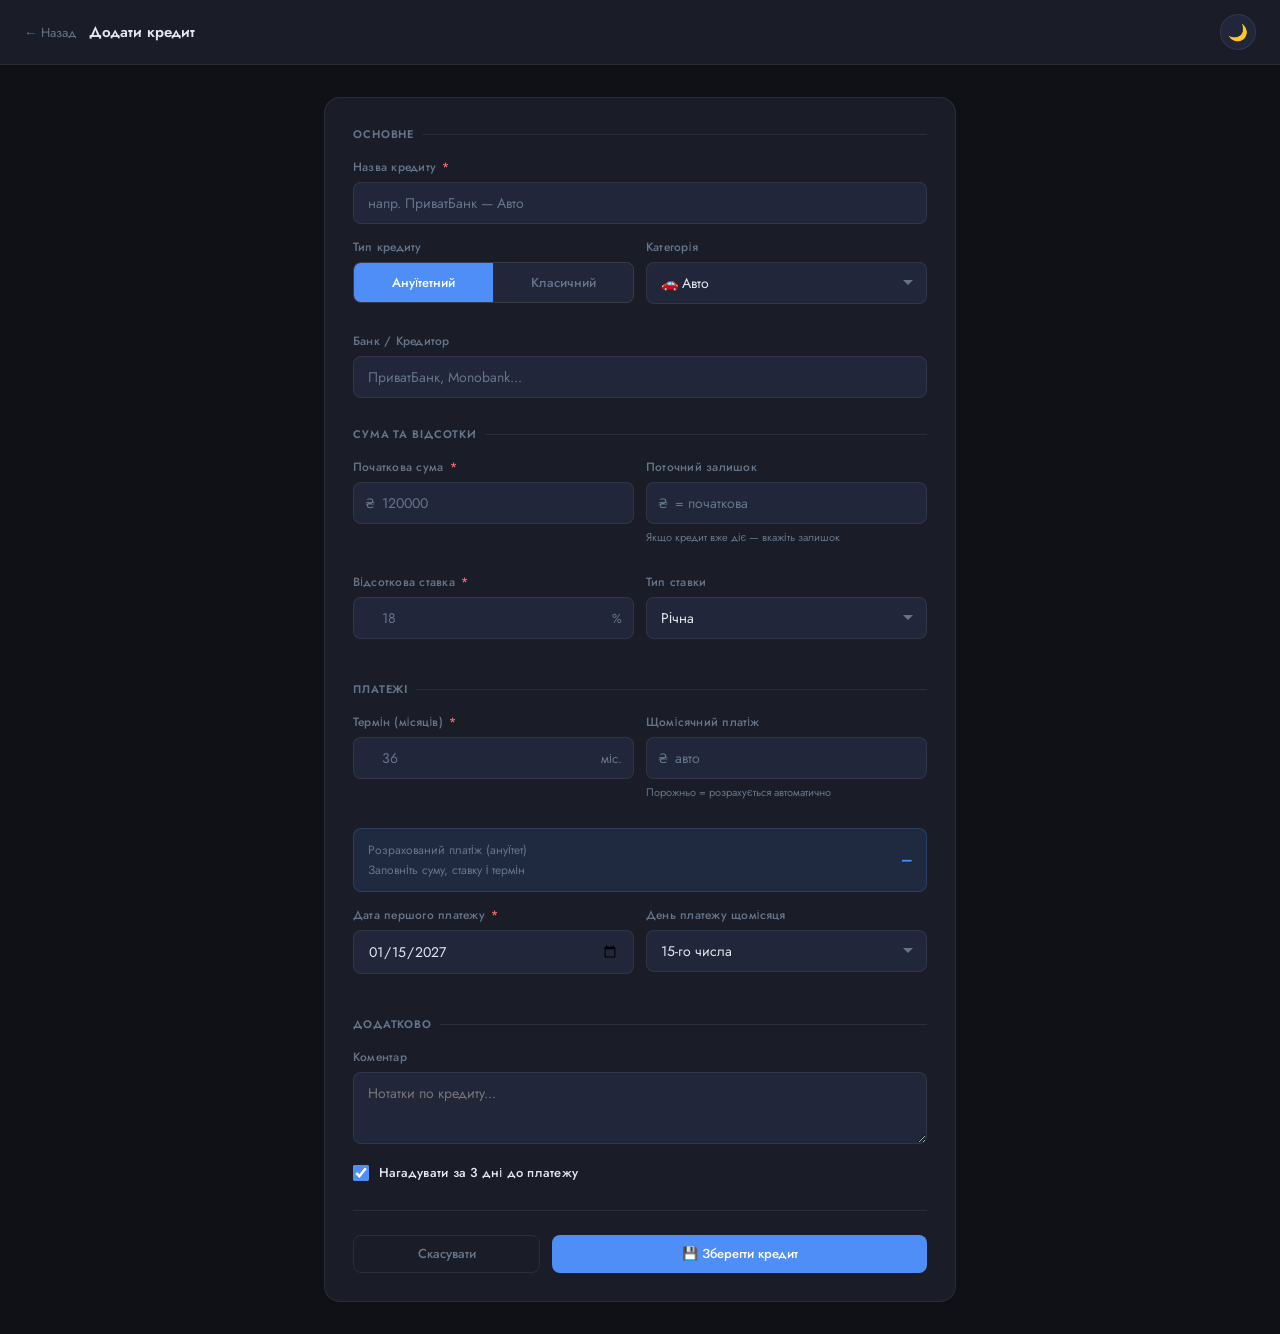
==== commit b0b42e17: "fix: текст select по центру горизонтально" ====
--- a/add.html
+++ b/add.html
@@ -10,7 +10,7 @@
 
 <div class="header">
   <a href="index.html" class="back-btn">← Назад</a>
-  <span style="font-size:15px;font-weight:600">Додати кредит</span>
+  <span class="page-heading">Додати кредит</span>
   <div class="header-actions">
     <button class="theme-toggle" id="theme-toggle" title="Змінити тему">🌙</button>
   </div>
@@ -107,11 +107,11 @@
     <div class="calc-hint" id="calc-hint">
       <div>
         <div class="calc-hint-text">Розрахований платіж (ануїтет)</div>
-        <div class="calc-hint-text" id="calc-hint-desc" style="margin-top:2px">Заповніть суму, ставку і термін</div>
+        <div class="calc-hint-text hint-offset" id="calc-hint-desc">Заповніть суму, ставку і термін</div>
       </div>
       <div class="calc-hint-value" id="calc-hint-value">—</div>
     </div>
-    <div style="height:14px"></div>
+    <div class="spacer-sm"></div>
     <div class="field-row">
       <div class="field">
         <label>Дата першого платежу <span class="req">*</span></label>
@@ -145,9 +145,9 @@
 
   <div class="divider"></div>
 
-  <div style="display:flex;gap:12px">
-    <a href="index.html" class="btn btn-ghost" style="flex:1;text-align:center">Скасувати</a>
-    <button class="btn btn-primary" id="btn-save" style="flex:2">💾 Зберегти кредит</button>
+  <div class="form-actions">
+    <a href="index.html" class="btn btn-ghost">Скасувати</a>
+    <button class="btn btn-primary" id="btn-save">💾 Зберегти кредит</button>
   </div>
 
 </div>
--- a/styles/main.css
+++ b/styles/main.css
@@ -28,11 +28,13 @@
 }
 
 * { box-sizing: border-box; margin: 0; padding: 0; }
+html { overflow-x: hidden; }
 body {
   background: var(--bg); color: var(--text);
   font-family: var(--sans); font-size: 14px;
   min-height: 100vh; -webkit-font-smoothing: antialiased;
   transition: background .2s, color .2s;
+  overflow-x: hidden;
 }
 
 /* ─── HEADER ─────────────────────────────── */
@@ -44,7 +46,8 @@
 }
 .logo { display:flex;align-items:center;gap:8px;font-size:15px;font-weight:600;color:var(--text);text-decoration:none }
 .logo-icon { font-size:18px }
-.header-actions { margin-left:auto;display:flex;gap:10px;align-items:center }
+.page-heading { font-size:15px;font-weight:600;min-width:0;overflow:hidden;text-overflow:ellipsis;white-space:nowrap }
+.header-actions { margin-left:auto;display:flex;gap:10px;align-items:center;min-width:0 }
 .back-btn { display:flex;align-items:center;gap:6px;color:var(--muted);font-size:13px;cursor:pointer;text-decoration:none;transition:color .15s }
 .back-btn:hover { color:var(--text) }
 
@@ -59,7 +62,7 @@
 .theme-toggle:hover { border-color: var(--accent); }
 
 /* ─── BUTTONS ────────────────────────────── */
-.btn { display:inline-flex;align-items:center;justify-content:center;gap:6px;border-radius:var(--radius-sm);padding:9px 18px;font-size:13px;font-weight:500;font-family:var(--sans);cursor:pointer;border:none;transition:opacity .15s,background .15s;text-decoration:none;white-space:nowrap;letter-spacing:.01em }
+.btn { display:inline-flex;align-items:center;justify-content:center;gap:6px;border-radius:var(--radius-sm);padding:9px 18px;min-height:38px;font-size:13px;font-weight:500;font-family:var(--sans);cursor:pointer;border:none;transition:opacity .15s,background .15s;text-decoration:none;white-space:nowrap;letter-spacing:0;text-align:center;line-height:1.2 }
 .btn-primary { background:var(--accent);color:#fff }
 .btn-primary:hover { opacity:.85 }
 .btn-ghost { background:transparent;color:var(--muted);border:1px solid var(--border) }
@@ -69,23 +72,29 @@
 .btn-sm { padding:6px 12px;font-size:12px }
 
 /* ─── LAYOUT ─────────────────────────────── */
-.main { padding:24px;max-width:960px;margin:0 auto }
-.main-narrow { padding:32px 24px;max-width:640px;margin:0 auto }
+.main { width:100%;padding:24px;max-width:1040px;margin:0 auto }
+.main-narrow { width:100%;padding:32px 24px;max-width:680px;margin:0 auto }
+.toolbar-row { display:flex;align-items:center;justify-content:space-between;margin-bottom:18px;gap:12px;flex-wrap:wrap }
+.toolbar-row .nav-tabs { margin-bottom:0 }
+.sort-select { font-size:13px;padding:0 32px 0 12px;border-radius:var(--radius-sm);background:var(--surface2);border:1px solid var(--border);color:var(--muted);font-family:var(--sans);font-weight:500;width:180px;flex-shrink:0;height:41px;appearance:none;-webkit-appearance:none;cursor:pointer }
+.form-actions { display:grid;grid-template-columns:1fr 2fr;gap:12px }
+.form-actions .btn { width:100% }
 
 /* ─── STAT GRID ──────────────────────────── */
-.stat-grid { display:grid;grid-template-columns:repeat(3,1fr);gap:12px;margin-bottom:22px }
-.stat-card { background:var(--surface);border:1px solid var(--border);border-radius:var(--radius-sm);padding:16px;box-shadow:var(--shadow) }
+.stat-grid { display:grid;grid-template-columns:repeat(3,minmax(0,1fr));gap:12px;margin-bottom:22px }
+.stat-card { min-width:0;background:var(--surface);border:1px solid var(--border);border-radius:var(--radius-sm);padding:16px;box-shadow:var(--shadow) }
 .stat-label { font-size:11px;color:var(--muted);margin-bottom:6px;font-weight:500;letter-spacing:.03em;text-transform:uppercase }
-.stat-value { font-size:22px;font-weight:600;color:var(--text);letter-spacing:-.5px;font-family:var(--mono) }
+.stat-value { font-size:22px;font-weight:600;color:var(--text);letter-spacing:0;font-family:var(--mono);overflow-wrap:anywhere }
+.stat-value.compact { font-size:15px;padding-top:4px;line-height:1.35 }
 .stat-sub { font-size:11px;color:var(--muted);margin-top:4px }
 
 /* ─── LOAN CARDS ─────────────────────────── */
-.loans-grid { display:grid;grid-template-columns:1fr 1fr;gap:14px }
-@media(max-width:640px){ .loans-grid{grid-template-columns:1fr} .stat-grid{grid-template-columns:1fr} }
-.loan-card { background:var(--surface);border:1px solid var(--border);border-radius:var(--radius);padding:18px;transition:border-color .15s,box-shadow .15s;box-shadow:var(--shadow) }
+.loans-grid { display:grid;grid-template-columns:repeat(2,minmax(0,1fr));gap:14px }
+.loan-card { min-width:0;background:var(--surface);border:1px solid var(--border);border-radius:var(--radius);padding:18px;transition:border-color .15s,box-shadow .15s;box-shadow:var(--shadow) }
 .loan-card:hover { border-color:var(--accent);box-shadow:0 4px 16px rgba(0,0,0,.08) }
 .loan-card.overdue { border-color:var(--danger) }
-.card-head { display:flex;align-items:flex-start;justify-content:space-between;margin-bottom:14px }
+.card-head { display:flex;align-items:flex-start;justify-content:space-between;gap:12px;margin-bottom:14px }
+.card-title-wrap { min-width:0 }
 .card-badge { display:inline-flex;align-items:center;gap:4px;font-size:11px;padding:3px 9px;border-radius:20px;font-weight:500;margin-bottom:5px;letter-spacing:.02em }
 .badge-auto    { background:var(--accent-bg);color:var(--accent) }
 .badge-phone   { background:var(--success-bg);color:var(--success) }
@@ -94,23 +103,24 @@
 .badge-biz     { background:rgba(251,146,60,.12);color:#fb923c }
 .badge-other   { background:var(--surface2);color:var(--muted) }
 .badge-overdue { background:var(--danger-bg);color:var(--danger) }
-.card-name { font-size:15px;font-weight:600;color:var(--text) }
+.card-name { font-size:15px;font-weight:600;color:var(--text);overflow-wrap:anywhere;line-height:1.3 }
+.card-tools { display:flex;gap:4px;flex-shrink:0 }
 .card-menu-btn { background:none;border:none;color:var(--muted);cursor:pointer;font-size:18px;line-height:1;padding:2px;transition:color .15s }
 .card-menu-btn:hover { color:var(--danger) }
-.balance-row { display:flex;align-items:baseline;gap:8px;margin-bottom:4px }
-.balance-main { font-size:20px;font-weight:600;color:var(--text);letter-spacing:-.5px;font-family:var(--mono) }
+.balance-row { display:flex;align-items:baseline;gap:8px;margin-bottom:4px;min-width:0;flex-wrap:wrap }
+.balance-main { font-size:20px;font-weight:600;color:var(--text);letter-spacing:0;font-family:var(--mono);overflow-wrap:anywhere }
 .balance-orig { font-size:12px;color:var(--muted) }
 .progress-wrap { margin:12px 0 }
 .progress-bar { height:5px;border-radius:3px;background:var(--surface2);overflow:hidden }
 .progress-fill { height:100%;border-radius:3px;transition:width .6s ease }
 .pf-blue{background:var(--accent)}.pf-green{background:var(--success)}.pf-amber{background:var(--warning)}.pf-purple{background:#a78bfa}.pf-red{background:var(--danger)}
 .progress-labels { display:flex;justify-content:space-between;margin-top:5px;font-size:11px;color:var(--muted) }
-.card-details { display:grid;grid-template-columns:1fr 1fr;gap:8px;margin:10px 0 }
+.card-details { display:grid;grid-template-columns:repeat(2,minmax(0,1fr));gap:8px;margin:10px 0 }
 .detail-label { font-size:11px;color:var(--muted);margin-bottom:2px;font-weight:500 }
-.detail-val { font-size:13px;color:var(--text);font-weight:500 }
+.detail-val { font-size:13px;color:var(--text);font-weight:500;overflow-wrap:anywhere }
 .detail-val.danger{color:var(--danger)}.detail-val.success{color:var(--success)}
 .card-actions { display:flex;gap:6px;margin-top:14px;padding-top:12px;border-top:1px solid var(--border) }
-.card-actions .btn { flex:1 }
+.card-actions .btn { flex:1;min-width:0;padding-left:10px;padding-right:10px }
 
 /* ─── TABS ───────────────────────────────── */
 .tabs { display:flex;border-bottom:1px solid var(--border);margin-bottom:18px }
@@ -123,8 +133,8 @@
 .nav-tab:hover:not(.active) { color:var(--text) }
 
 /* ─── TABLE ──────────────────────────────── */
-.table-wrap { background:var(--surface);border:1px solid var(--border);border-radius:var(--radius);overflow:hidden;margin-bottom:20px;box-shadow:var(--shadow) }
-table { width:100%;border-collapse:collapse }
+.table-wrap { background:var(--surface);border:1px solid var(--border);border-radius:var(--radius);overflow:auto;margin-bottom:20px;box-shadow:var(--shadow);-webkit-overflow-scrolling:touch }
+table { width:100%;min-width:680px;border-collapse:collapse }
 thead th { background:var(--surface2);padding:10px 14px;text-align:left;font-size:11px;font-weight:600;color:var(--muted);border-bottom:1px solid var(--border);white-space:nowrap;letter-spacing:.04em;text-transform:uppercase }
 tbody td { padding:10px 14px;border-bottom:1px solid var(--border);color:var(--text);font-size:13px }
 tbody tr:last-child td { border-bottom:none }
@@ -156,8 +166,7 @@
 .section-label { font-size:11px;font-weight:600;color:var(--muted);text-transform:uppercase;letter-spacing:.08em;margin-bottom:16px;display:flex;align-items:center;gap:8px }
 .section-label::after { content:'';flex:1;height:1px;background:var(--border) }
 .field { margin-bottom:14px }
-.field-row { display:grid;grid-template-columns:1fr 1fr;gap:12px;margin-bottom:14px }
-@media(max-width:480px){ .field-row{grid-template-columns:1fr} }
+.field-row { display:grid;grid-template-columns:repeat(2,minmax(0,1fr));gap:12px;margin-bottom:14px }
 label { display:block;font-size:12px;color:var(--muted);margin-bottom:6px;font-weight:500;letter-spacing:.02em }
 label .req { color:var(--danger);margin-left:2px }
 input[type="text"],input[type="number"],input[type="date"],select,textarea {
@@ -179,39 +188,42 @@
 .toggle-btn { background:var(--surface2);border:none;color:var(--muted);font-family:var(--sans);font-size:13px;padding:10px;cursor:pointer;transition:all .15s;font-weight:500 }
 .toggle-btn.active { background:var(--accent);color:#fff }
 .toggle-btn:hover:not(.active) { color:var(--text) }
-.calc-hint { background:var(--accent-bg);border:1px solid rgba(79,142,247,.2);border-radius:var(--radius-sm);padding:12px 14px;display:flex;align-items:center;justify-content:space-between }
+.calc-hint { background:var(--accent-bg);border:1px solid rgba(79,142,247,.2);border-radius:var(--radius-sm);padding:12px 14px;display:flex;align-items:center;justify-content:space-between;gap:14px }
 .calc-hint-text { font-size:12px;color:var(--muted) }
-.calc-hint-value { font-size:16px;font-weight:600;color:var(--accent);font-family:var(--mono) }
+.calc-hint-value { font-size:16px;font-weight:600;color:var(--accent);font-family:var(--mono);text-align:right;overflow-wrap:anywhere }
 .checkbox-row { display:flex;align-items:center;gap:10px;cursor:pointer }
 .checkbox-row input[type="checkbox"] { width:16px;height:16px;cursor:pointer;accent-color:var(--accent);flex-shrink:0 }
 .checkbox-row span { font-size:13px;color:var(--text) }
 .divider { height:1px;background:var(--border);margin:24px 0 }
 .helper { font-size:11px;color:var(--muted);margin-top:5px }
+.spacer-sm { height:14px }
 
 /* ─── MODAL ──────────────────────────────── */
 .modal-overlay { display:none;position:fixed;inset:0;background:rgba(0,0,0,.5);z-index:100;align-items:center;justify-content:center;backdrop-filter:blur(4px) }
 .modal-overlay.open { display:flex }
 .modal { background:var(--surface);border:1px solid var(--border);border-radius:16px;padding:28px;width:90%;max-width:420px;box-shadow:0 20px 60px rgba(0,0,0,.3) }
 .modal-title { font-size:16px;font-weight:600;margin-bottom:20px }
-.modal-actions { display:flex;gap:10px;margin-top:20px }
+.modal-actions { display:grid;grid-template-columns:1fr 1fr;gap:10px;margin-top:20px }
+.modal-actions .btn { width:100% }
 
 /* ─── UPCOMING ───────────────────────────── */
-.payment-row { display:flex;align-items:center;gap:12px;padding:12px 14px;background:var(--surface);border-radius:var(--radius-sm);border:1px solid var(--border);margin-bottom:6px;box-shadow:var(--shadow) }
+.payment-row { display:flex;align-items:center;gap:12px;padding:12px 14px;background:var(--surface);border-radius:var(--radius-sm);border:1px solid var(--border);margin-bottom:6px;box-shadow:var(--shadow);min-width:0 }
 .pay-icon { width:32px;height:32px;border-radius:50%;display:flex;align-items:center;justify-content:center;font-size:15px;flex-shrink:0 }
-.pay-name { font-size:13px;font-weight:500 }
+.pay-main { min-width:0 }
+.pay-name { font-size:13px;font-weight:500;overflow-wrap:anywhere }
 .pay-date { font-size:11px;color:var(--muted) }
-.pay-amount { margin-left:auto;font-size:13px;font-weight:600;font-family:var(--mono) }
+.pay-amount { margin-left:auto;font-size:13px;font-weight:600;font-family:var(--mono);white-space:nowrap }
 .pay-pill { font-size:10px;padding:2px 8px;border-radius:20px;font-weight:600;margin-left:10px }
 .pay-pill-soon { background:var(--warning-bg);color:var(--warning) }
 .pay-pill-ok   { background:var(--success-bg);color:var(--success) }
 .pay-pill-over { background:var(--danger-bg);color:var(--danger) }
 
 /* ─── OVERVIEW ───────────────────────────── */
-.overview-grid { display:grid;grid-template-columns:repeat(3,1fr);gap:12px;margin-bottom:20px }
-@media(max-width:640px){ .overview-grid{grid-template-columns:repeat(2,1fr)} }
-.ov-card { background:var(--surface);border:1px solid var(--border);border-radius:var(--radius-sm);padding:14px 16px;box-shadow:var(--shadow) }
+.overview-grid { display:grid;grid-template-columns:repeat(3,minmax(0,1fr));gap:12px;margin-bottom:20px }
+.overview-grid.two-col { grid-template-columns:repeat(2,minmax(0,1fr)) }
+.ov-card { min-width:0;background:var(--surface);border:1px solid var(--border);border-radius:var(--radius-sm);padding:14px 16px;box-shadow:var(--shadow) }
 .ov-label { font-size:11px;color:var(--muted);margin-bottom:7px;font-weight:500;letter-spacing:.03em }
-.ov-value { font-size:20px;font-weight:600;color:var(--text);letter-spacing:-.4px;font-family:var(--mono) }
+.ov-value { font-size:20px;font-weight:600;color:var(--text);letter-spacing:0;font-family:var(--mono);overflow-wrap:anywhere }
 .ov-value.accent{color:var(--accent)}.ov-value.success{color:var(--success)}.ov-value.warning{color:var(--warning)}.ov-value.danger{color:var(--danger)}
 .ov-sub { font-size:11px;color:var(--muted);margin-top:4px }
 
@@ -229,13 +241,65 @@
 
 /* ─── MISC ───────────────────────────────── */
 .section-head { display:flex;align-items:center;justify-content:space-between;margin-bottom:14px }
+.section-spaced { margin-top:28px }
 .section-title { font-size:13px;font-weight:500;color:var(--muted);letter-spacing:.03em;text-transform:uppercase }
 .progress-block { background:var(--surface);border:1px solid var(--border);border-radius:var(--radius);padding:18px;margin-bottom:20px;box-shadow:var(--shadow) }
 .prog-header { display:flex;justify-content:space-between;align-items:center;margin-bottom:10px }
+.prog-title { font-size:13px;font-weight:500 }
+.prog-pct { font-size:13px;font-weight:600;color:var(--accent);font-family:var(--mono) }
 .prog-bar-full { height:8px;border-radius:4px;background:var(--surface2);overflow:hidden }
 .prog-fill-full { height:100%;border-radius:4px;background:linear-gradient(90deg,var(--accent),var(--success));transition:width .5s }
 .prog-labels-full { display:flex;justify-content:space-between;margin-top:8px;font-size:11px;color:var(--muted) }
-.sum-grid { display:grid;grid-template-columns:repeat(3,1fr);gap:12px;margin-top:16px }
-.sum-card { background:var(--surface);border:1px solid var(--border);border-radius:var(--radius-sm);padding:14px 16px;box-shadow:var(--shadow) }
+.sum-grid { display:grid;grid-template-columns:repeat(3,minmax(0,1fr));gap:12px;margin-top:16px }
+.sum-card { min-width:0;background:var(--surface);border:1px solid var(--border);border-radius:var(--radius-sm);padding:14px 16px;box-shadow:var(--shadow) }
 .sum-label { font-size:11px;color:var(--muted);margin-bottom:5px;font-weight:500 }
-.sum-val { font-size:16px;font-weight:600;font-family:var(--mono) }
+.sum-val { font-size:16px;font-weight:600;font-family:var(--mono);overflow-wrap:anywhere }
+.icon-surface { background:var(--surface2) }
+.icon-success { background:var(--success-bg) }
+.inline-pay-btn { margin-left:6px;padding:3px 8px;min-height:0;font-size:10px }
+.export-btn { margin-top:12px;width:auto }
+.is-static { cursor:default }
+.grid-span-all { grid-column:1/-1 }
+.muted-note { color:var(--muted);font-size:13px;padding:12px 0 }
+.calc-hint-spaced { margin-bottom:16px }
+.calc-trap-title { font-weight:600 }
+.calc-trap-text { margin-top:4px;line-height:1.5 }
+.full-width { width:100% }
+.placeholder-state { text-align:center;padding:32px 0;color:var(--muted) }
+.placeholder-icon { font-size:32px;margin-bottom:12px }
+.placeholder-text { font-size:14px }
+.text-danger { color:var(--danger) }
+.text-warning { color:var(--warning) }
+.text-strong { font-weight:600 }
+.text-medium { font-weight:500 }
+.hint-offset { margin-top:2px }
+
+@media(max-width:760px){
+  .header { align-items:flex-start;flex-wrap:wrap;padding:12px 16px }
+  .header-actions { width:100%;margin-left:0;justify-content:flex-start;flex-wrap:wrap }
+  .main,.main-narrow { padding:20px 16px }
+  .stat-grid,.overview-grid,.overview-grid.two-col,.sum-grid { grid-template-columns:1fr 1fr }
+  .loans-grid { grid-template-columns:1fr }
+  .payment-row { align-items:flex-start;flex-wrap:wrap }
+  .pay-amount { margin-left:44px }
+}
+
+@media(max-width:520px){
+  .btn { width:100%;white-space:normal }
+  .header .btn { width:auto }
+  .header-actions .btn { flex:1 1 150px }
+  .theme-toggle { width:38px;height:38px }
+  .stat-grid,.overview-grid,.overview-grid.two-col,.sum-grid,.field-row,.form-actions { grid-template-columns:1fr }
+  .form-card,.modal { padding:20px }
+  .toolbar-row { align-items:stretch }
+  .toolbar-row .nav-tabs,.sort-select { width:100% }
+  .nav-tabs { display:grid;grid-template-columns:repeat(3,minmax(0,1fr)) }
+  .nav-tab { padding-left:10px;padding-right:10px }
+  .calc-hint { align-items:flex-start;flex-direction:column }
+  .calc-hint-value { text-align:left }
+  .card-details { grid-template-columns:1fr }
+  .card-actions,.modal-actions { grid-template-columns:1fr;display:grid }
+  .pay-amount { margin-left:44px }
+  .pay-pill { margin-left:44px }
+  .toast { max-width:calc(100vw - 32px);white-space:normal;text-align:center }
+}
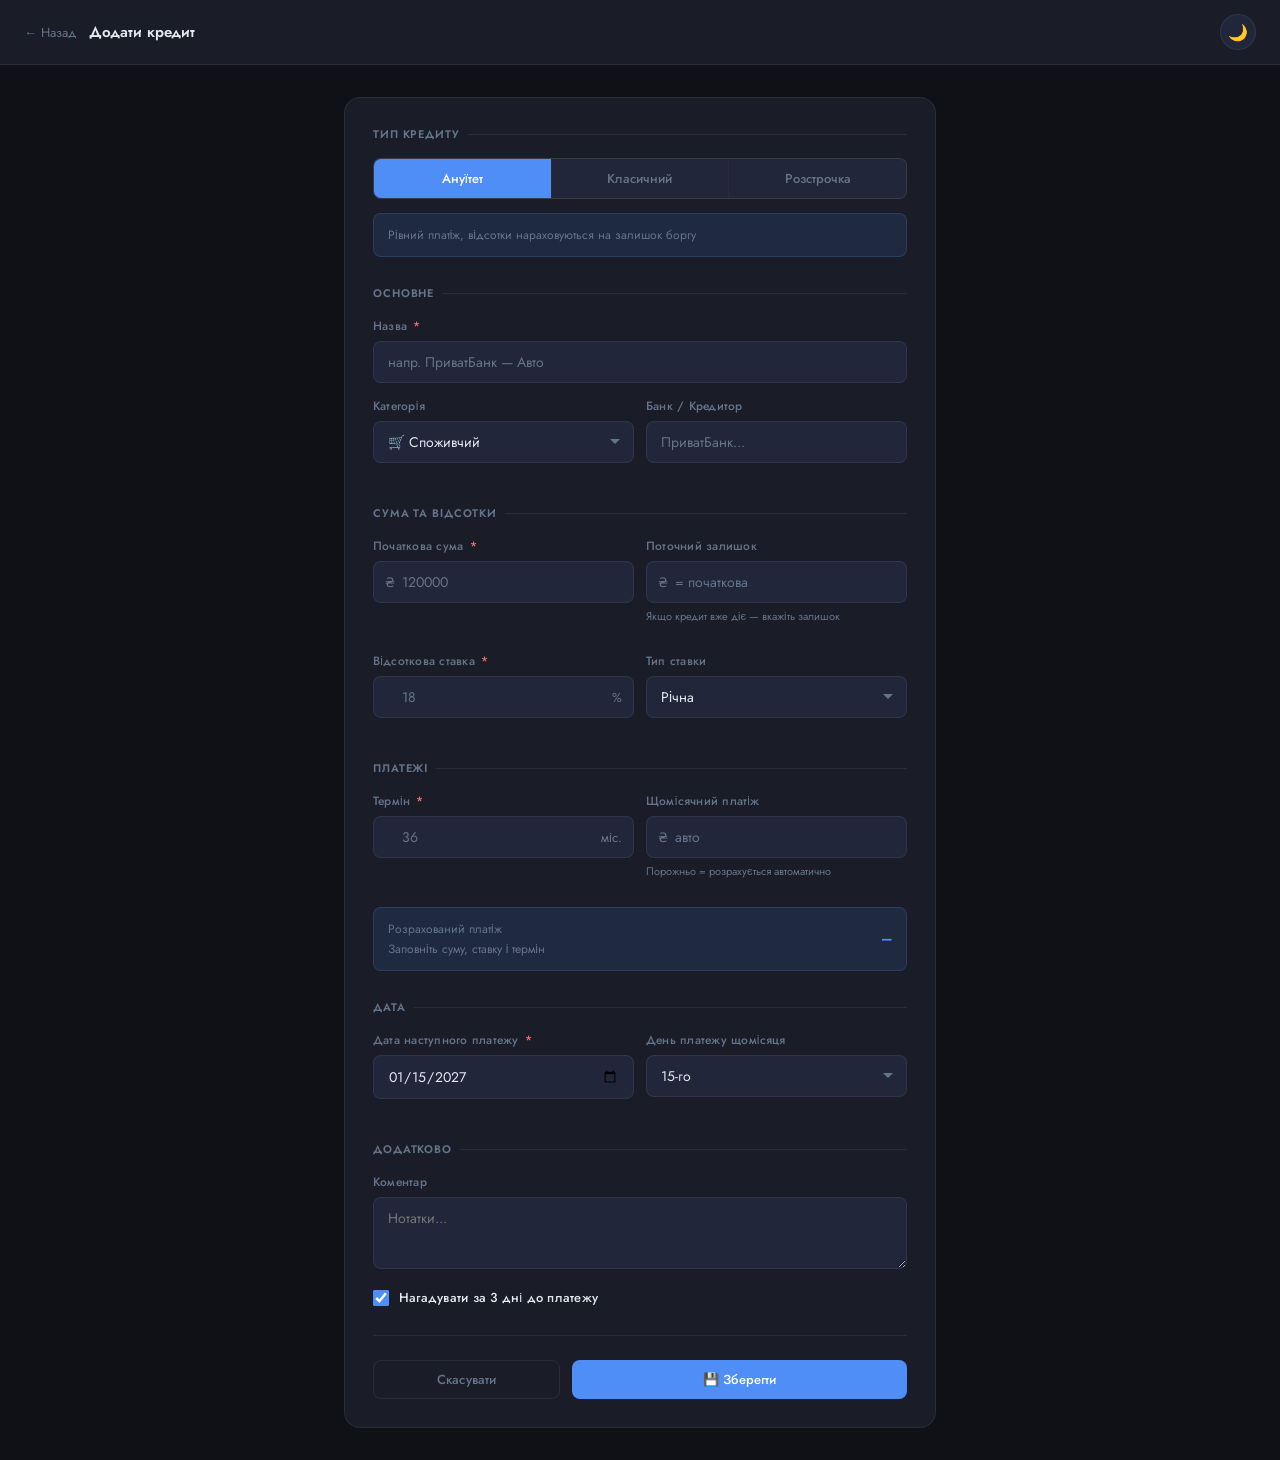
==== commit 76660028: "feat: правильний розрахунок розстрочки, переробка форми" ====
--- a/add.html
+++ b/add.html
@@ -10,7 +10,7 @@
 
 <div class="header">
   <a href="index.html" class="back-btn">← Назад</a>
-  <span class="page-heading">Додати кредит</span>
+  <span style="font-size:15px;font-weight:600">Додати кредит</span>
   <div class="header-actions">
     <button class="theme-toggle" id="theme-toggle" title="Змінити тему">🌙</button>
   </div>
@@ -20,112 +20,198 @@
 <div class="form-card">
 
   <div class="form-section">
+    <div class="section-label">Тип кредиту</div>
+
+    <div class="field">
+      <div class="toggle-group" style="grid-template-columns:1fr 1fr 1fr">
+        <button class="toggle-btn active" data-type="annuity">Ануїтет</button>
+        <button class="toggle-btn" data-type="classic">Класичний</button>
+        <button class="toggle-btn" data-type="installment">Розстрочка</button>
+      </div>
+    </div>
+
+    <!-- Підказка під тип -->
+    <div id="type-hint" class="calc-hint" style="margin-top:0">
+      <div class="calc-hint-text" id="type-hint-text">Рівний платіж, відсотки нараховуються на залишок боргу</div>
+    </div>
+  </div>
+
+  <div class="form-section">
     <div class="section-label">Основне</div>
+
     <div class="field">
-      <label>Назва кредиту <span class="req">*</span></label>
+      <label>Назва <span class="req">*</span></label>
       <input type="text" id="f-name" placeholder="напр. ПриватБанк — Авто">
     </div>
     <div class="field-row">
-      <div class="field">
-        <label>Тип кредиту</label>
-        <div class="toggle-group">
-          <button class="toggle-btn active" data-type="annuity">Ануїтетний</button>
-          <button class="toggle-btn" data-type="classic">Класичний</button>
-        </div>
-      </div>
       <div class="field">
         <label>Категорія</label>
         <select id="f-category">
           <option value="auto">🚗 Авто</option>
           <option value="phone">📱 Техніка</option>
           <option value="home">🏠 Іпотека</option>
-          <option value="shop">🛒 Споживчий</option>
+          <option value="shop" selected>🛒 Споживчий</option>
           <option value="biz">💼 Бізнес</option>
           <option value="other">📂 Інше</option>
         </select>
       </div>
-    </div>
-    <div class="field">
-      <label>Банк / Кредитор</label>
-      <input type="text" id="f-bank" placeholder="ПриватБанк, Monobank...">
-    </div>
-  </div>
-
-  <div class="form-section">
-    <div class="section-label">Сума та відсотки</div>
+      <div class="field">
+        <label>Банк / Кредитор</label>
+        <input type="text" id="f-bank" placeholder="ПриватБанк...">
+      </div>
+    </div>
+  </div>
+
+  <!-- БЛОК: АНУЇТЕТ / КЛАСИЧНИЙ -->
+  <div id="block-standard">
+    <div class="form-section">
+      <div class="section-label">Сума та відсотки</div>
+      <div class="field-row">
+        <div class="field">
+          <label>Початкова сума <span class="req">*</span></label>
+          <div class="input-wrap"><span class="input-prefix">₴</span>
+            <input type="number" id="f-original" placeholder="120000" min="0">
+          </div>
+        </div>
+        <div class="field">
+          <label>Поточний залишок</label>
+          <div class="input-wrap"><span class="input-prefix">₴</span>
+            <input type="number" id="f-balance" placeholder="= початкова" min="0">
+          </div>
+          <div class="helper">Якщо кредит вже діє — вкажіть залишок</div>
+        </div>
+      </div>
+      <div class="field-row">
+        <div class="field">
+          <label>Відсоткова ставка <span class="req">*</span></label>
+          <div class="input-wrap has-suffix">
+            <input type="number" id="f-rate" placeholder="18" min="0" step="0.1">
+            <span class="input-suffix">%</span>
+          </div>
+        </div>
+        <div class="field">
+          <label>Тип ставки</label>
+          <select id="f-rate-type">
+            <option value="annual">Річна</option>
+            <option value="monthly">Місячна</option>
+          </select>
+        </div>
+      </div>
+    </div>
+
+    <div class="form-section">
+      <div class="section-label">Платежі</div>
+      <div class="field-row">
+        <div class="field">
+          <label>Термін <span class="req">*</span></label>
+          <div class="input-wrap has-suffix">
+            <input type="number" id="f-months" placeholder="36" min="1" max="600">
+            <span class="input-suffix">міс.</span>
+          </div>
+        </div>
+        <div class="field">
+          <label>Щомісячний платіж</label>
+          <div class="input-wrap"><span class="input-prefix">₴</span>
+            <input type="number" id="f-payment" placeholder="авто" min="0">
+          </div>
+          <div class="helper">Порожньо = розрахується автоматично</div>
+        </div>
+      </div>
+      <div class="calc-hint">
+        <div>
+          <div class="calc-hint-text">Розрахований платіж</div>
+          <div class="calc-hint-text" id="calc-hint-desc" style="margin-top:2px">Заповніть суму, ставку і термін</div>
+        </div>
+        <div class="calc-hint-value" id="calc-hint-value">—</div>
+      </div>
+    </div>
+  </div>
+
+  <!-- БЛОК: РОЗСТРОЧКА -->
+  <div id="block-installment" style="display:none">
+    <div class="form-section">
+      <div class="section-label">Параметри розстрочки</div>
+      <div class="field-row">
+        <div class="field">
+          <label>Початкова сума <span class="req">*</span></label>
+          <div class="input-wrap"><span class="input-prefix">₴</span>
+            <input type="number" id="i-original" placeholder="2500" min="0">
+          </div>
+        </div>
+        <div class="field">
+          <label>Залишок (якщо вже платив)</label>
+          <div class="input-wrap"><span class="input-prefix">₴</span>
+            <input type="number" id="i-balance" placeholder="= початкова" min="0">
+          </div>
+        </div>
+      </div>
+      <div class="field-row">
+        <div class="field">
+          <label>Загальний термін <span class="req">*</span></label>
+          <div class="input-wrap has-suffix">
+            <input type="number" id="i-months-total" placeholder="12" min="1" max="60">
+            <span class="input-suffix">міс.</span>
+          </div>
+        </div>
+        <div class="field">
+          <label>Вже сплачено платежів</label>
+          <div class="input-wrap has-suffix">
+            <input type="number" id="i-paid" placeholder="0" min="0" value="0">
+            <span class="input-suffix">міс.</span>
+          </div>
+        </div>
+      </div>
+      <div class="field-row">
+        <div class="field">
+          <label>Щомісячна комісія банку</label>
+          <div class="input-wrap has-suffix">
+            <input type="number" id="i-commission" placeholder="1.9" value="1.9" min="0" step="0.01">
+            <span class="input-suffix">%</span>
+          </div>
+          <div class="helper">% від початкової суми щомісяця</div>
+        </div>
+        <div class="field">
+          <label>Або вкажи платіж вручну</label>
+          <div class="input-wrap"><span class="input-prefix">₴</span>
+            <input type="number" id="i-payment-manual" placeholder="авто" min="0">
+          </div>
+        </div>
+      </div>
+
+      <!-- Авто-розрахунок розстрочки -->
+      <div class="calc-hint">
+        <div>
+          <div class="calc-hint-text" style="font-weight:600">Розрахунок розстрочки</div>
+          <div class="calc-hint-text" id="i-hint-body" style="margin-top:2px">—</div>
+          <div class="calc-hint-text" id="i-hint-commission" style="margin-top:2px">—</div>
+          <div class="calc-hint-text" id="i-hint-overpay" style="margin-top:2px">—</div>
+        </div>
+        <div>
+          <div style="font-size:11px;color:var(--muted);margin-bottom:2px;text-align:right">платіж</div>
+          <div class="calc-hint-value" id="i-hint-payment">—</div>
+          <div style="font-size:10px;color:var(--danger);margin-top:4px;text-align:right" id="i-hint-irr">—</div>
+        </div>
+      </div>
+    </div>
+  </div>
+
+  <!-- ДАТА -->
+  <div class="form-section">
+    <div class="section-label">Дата</div>
     <div class="field-row">
       <div class="field">
-        <label>Початкова сума <span class="req">*</span></label>
-        <div class="input-wrap"><span class="input-prefix">₴</span>
-          <input type="number" id="f-original" placeholder="120000" min="0">
-        </div>
-      </div>
-      <div class="field">
-        <label>Поточний залишок</label>
-        <div class="input-wrap"><span class="input-prefix">₴</span>
-          <input type="number" id="f-balance" placeholder="= початкова" min="0">
-        </div>
-        <div class="helper">Якщо кредит вже діє — вкажіть залишок</div>
-      </div>
-    </div>
-    <div class="field-row">
-      <div class="field">
-        <label>Відсоткова ставка <span class="req">*</span></label>
-        <div class="input-wrap has-suffix">
-          <input type="number" id="f-rate" placeholder="18" min="0" max="200" step="0.1">
-          <span class="input-suffix">%</span>
-        </div>
-      </div>
-      <div class="field">
-        <label>Тип ставки</label>
-        <select id="f-rate-type">
-          <option value="annual">Річна</option>
-          <option value="monthly">Місячна</option>
-        </select>
-      </div>
-    </div>
-  </div>
-
-  <div class="form-section">
-    <div class="section-label">Платежі</div>
-    <div class="field-row">
-      <div class="field">
-        <label>Термін (місяців) <span class="req">*</span></label>
-        <div class="input-wrap has-suffix">
-          <input type="number" id="f-months" placeholder="36" min="1" max="600">
-          <span class="input-suffix">міс.</span>
-        </div>
-      </div>
-      <div class="field">
-        <label>Щомісячний платіж</label>
-        <div class="input-wrap"><span class="input-prefix">₴</span>
-          <input type="number" id="f-payment" placeholder="авто" min="0">
-        </div>
-        <div class="helper">Порожньо = розрахується автоматично</div>
-      </div>
-    </div>
-    <div class="calc-hint" id="calc-hint">
-      <div>
-        <div class="calc-hint-text">Розрахований платіж (ануїтет)</div>
-        <div class="calc-hint-text hint-offset" id="calc-hint-desc">Заповніть суму, ставку і термін</div>
-      </div>
-      <div class="calc-hint-value" id="calc-hint-value">—</div>
-    </div>
-    <div class="spacer-sm"></div>
-    <div class="field-row">
-      <div class="field">
-        <label>Дата першого платежу <span class="req">*</span></label>
+        <label>Дата наступного платежу <span class="req">*</span></label>
         <input type="date" id="f-date">
       </div>
       <div class="field">
         <label>День платежу щомісяця</label>
         <select id="f-day">
-          <option value="1">1-го числа</option>
-          <option value="5">5-го числа</option>
-          <option value="10">10-го числа</option>
-          <option value="15" selected>15-го числа</option>
-          <option value="20">20-го числа</option>
-          <option value="25">25-го числа</option>
+          <option value="1">1-го</option>
+          <option value="5">5-го</option>
+          <option value="10">10-го</option>
+          <option value="15" selected>15-го</option>
+          <option value="20">20-го</option>
+          <option value="25">25-го</option>
         </select>
       </div>
     </div>
@@ -135,7 +221,7 @@
     <div class="section-label">Додатково</div>
     <div class="field">
       <label>Коментар</label>
-      <textarea id="f-comment" placeholder="Нотатки по кредиту..."></textarea>
+      <textarea id="f-comment" placeholder="Нотатки..."></textarea>
     </div>
     <label class="checkbox-row">
       <input type="checkbox" id="f-remind" checked>
@@ -145,9 +231,9 @@
 
   <div class="divider"></div>
 
-  <div class="form-actions">
-    <a href="index.html" class="btn btn-ghost">Скасувати</a>
-    <button class="btn btn-primary" id="btn-save">💾 Зберегти кредит</button>
+  <div style="display:flex;gap:12px">
+    <a href="index.html" class="btn btn-ghost" style="flex:1;text-align:center">Скасувати</a>
+    <button class="btn btn-primary" id="btn-save" style="flex:2">💾 Зберегти</button>
   </div>
 
 </div>
--- a/styles/main.css
+++ b/styles/main.css
@@ -28,13 +28,11 @@
 }
 
 * { box-sizing: border-box; margin: 0; padding: 0; }
-html { overflow-x: hidden; }
 body {
   background: var(--bg); color: var(--text);
   font-family: var(--sans); font-size: 14px;
   min-height: 100vh; -webkit-font-smoothing: antialiased;
   transition: background .2s, color .2s;
-  overflow-x: hidden;
 }
 
 /* ─── HEADER ─────────────────────────────── */
@@ -46,8 +44,7 @@
 }
 .logo { display:flex;align-items:center;gap:8px;font-size:15px;font-weight:600;color:var(--text);text-decoration:none }
 .logo-icon { font-size:18px }
-.page-heading { font-size:15px;font-weight:600;min-width:0;overflow:hidden;text-overflow:ellipsis;white-space:nowrap }
-.header-actions { margin-left:auto;display:flex;gap:10px;align-items:center;min-width:0 }
+.header-actions { margin-left:auto;display:flex;gap:10px;align-items:center }
 .back-btn { display:flex;align-items:center;gap:6px;color:var(--muted);font-size:13px;cursor:pointer;text-decoration:none;transition:color .15s }
 .back-btn:hover { color:var(--text) }
 
@@ -62,7 +59,7 @@
 .theme-toggle:hover { border-color: var(--accent); }
 
 /* ─── BUTTONS ────────────────────────────── */
-.btn { display:inline-flex;align-items:center;justify-content:center;gap:6px;border-radius:var(--radius-sm);padding:9px 18px;min-height:38px;font-size:13px;font-weight:500;font-family:var(--sans);cursor:pointer;border:none;transition:opacity .15s,background .15s;text-decoration:none;white-space:nowrap;letter-spacing:0;text-align:center;line-height:1.2 }
+.btn { display:inline-flex;align-items:center;justify-content:center;gap:6px;border-radius:var(--radius-sm);padding:9px 18px;font-size:13px;font-weight:500;font-family:var(--sans);cursor:pointer;border:none;transition:opacity .15s,background .15s;text-decoration:none;white-space:nowrap;letter-spacing:.01em }
 .btn-primary { background:var(--accent);color:#fff }
 .btn-primary:hover { opacity:.85 }
 .btn-ghost { background:transparent;color:var(--muted);border:1px solid var(--border) }
@@ -72,29 +69,23 @@
 .btn-sm { padding:6px 12px;font-size:12px }
 
 /* ─── LAYOUT ─────────────────────────────── */
-.main { width:100%;padding:24px;max-width:1040px;margin:0 auto }
-.main-narrow { width:100%;padding:32px 24px;max-width:680px;margin:0 auto }
-.toolbar-row { display:flex;align-items:center;justify-content:space-between;margin-bottom:18px;gap:12px;flex-wrap:wrap }
-.toolbar-row .nav-tabs { margin-bottom:0 }
-.sort-select { font-size:13px;padding:0 32px 0 12px;border-radius:var(--radius-sm);background:var(--surface2);border:1px solid var(--border);color:var(--muted);font-family:var(--sans);font-weight:500;width:180px;flex-shrink:0;height:41px;appearance:none;-webkit-appearance:none;cursor:pointer }
-.form-actions { display:grid;grid-template-columns:1fr 2fr;gap:12px }
-.form-actions .btn { width:100% }
+.main { padding:24px;max-width:960px;margin:0 auto }
+.main-narrow { padding:32px 24px;max-width:640px;margin:0 auto }
 
 /* ─── STAT GRID ──────────────────────────── */
-.stat-grid { display:grid;grid-template-columns:repeat(3,minmax(0,1fr));gap:12px;margin-bottom:22px }
-.stat-card { min-width:0;background:var(--surface);border:1px solid var(--border);border-radius:var(--radius-sm);padding:16px;box-shadow:var(--shadow) }
+.stat-grid { display:grid;grid-template-columns:repeat(3,1fr);gap:12px;margin-bottom:22px }
+.stat-card { background:var(--surface);border:1px solid var(--border);border-radius:var(--radius-sm);padding:16px;box-shadow:var(--shadow) }
 .stat-label { font-size:11px;color:var(--muted);margin-bottom:6px;font-weight:500;letter-spacing:.03em;text-transform:uppercase }
-.stat-value { font-size:22px;font-weight:600;color:var(--text);letter-spacing:0;font-family:var(--mono);overflow-wrap:anywhere }
-.stat-value.compact { font-size:15px;padding-top:4px;line-height:1.35 }
+.stat-value { font-size:22px;font-weight:600;color:var(--text);letter-spacing:-.5px;font-family:var(--mono) }
 .stat-sub { font-size:11px;color:var(--muted);margin-top:4px }
 
 /* ─── LOAN CARDS ─────────────────────────── */
-.loans-grid { display:grid;grid-template-columns:repeat(2,minmax(0,1fr));gap:14px }
-.loan-card { min-width:0;background:var(--surface);border:1px solid var(--border);border-radius:var(--radius);padding:18px;transition:border-color .15s,box-shadow .15s;box-shadow:var(--shadow) }
+.loans-grid { display:grid;grid-template-columns:1fr 1fr;gap:14px }
+@media(max-width:640px){ .loans-grid{grid-template-columns:1fr} .stat-grid{grid-template-columns:1fr} }
+.loan-card { background:var(--surface);border:1px solid var(--border);border-radius:var(--radius);padding:18px;transition:border-color .15s,box-shadow .15s;box-shadow:var(--shadow) }
 .loan-card:hover { border-color:var(--accent);box-shadow:0 4px 16px rgba(0,0,0,.08) }
 .loan-card.overdue { border-color:var(--danger) }
-.card-head { display:flex;align-items:flex-start;justify-content:space-between;gap:12px;margin-bottom:14px }
-.card-title-wrap { min-width:0 }
+.card-head { display:flex;align-items:flex-start;justify-content:space-between;margin-bottom:14px }
 .card-badge { display:inline-flex;align-items:center;gap:4px;font-size:11px;padding:3px 9px;border-radius:20px;font-weight:500;margin-bottom:5px;letter-spacing:.02em }
 .badge-auto    { background:var(--accent-bg);color:var(--accent) }
 .badge-phone   { background:var(--success-bg);color:var(--success) }
@@ -103,24 +94,23 @@
 .badge-biz     { background:rgba(251,146,60,.12);color:#fb923c }
 .badge-other   { background:var(--surface2);color:var(--muted) }
 .badge-overdue { background:var(--danger-bg);color:var(--danger) }
-.card-name { font-size:15px;font-weight:600;color:var(--text);overflow-wrap:anywhere;line-height:1.3 }
-.card-tools { display:flex;gap:4px;flex-shrink:0 }
+.card-name { font-size:15px;font-weight:600;color:var(--text) }
 .card-menu-btn { background:none;border:none;color:var(--muted);cursor:pointer;font-size:18px;line-height:1;padding:2px;transition:color .15s }
 .card-menu-btn:hover { color:var(--danger) }
-.balance-row { display:flex;align-items:baseline;gap:8px;margin-bottom:4px;min-width:0;flex-wrap:wrap }
-.balance-main { font-size:20px;font-weight:600;color:var(--text);letter-spacing:0;font-family:var(--mono);overflow-wrap:anywhere }
+.balance-row { display:flex;align-items:baseline;gap:8px;margin-bottom:4px }
+.balance-main { font-size:20px;font-weight:600;color:var(--text);letter-spacing:-.5px;font-family:var(--mono) }
 .balance-orig { font-size:12px;color:var(--muted) }
 .progress-wrap { margin:12px 0 }
 .progress-bar { height:5px;border-radius:3px;background:var(--surface2);overflow:hidden }
 .progress-fill { height:100%;border-radius:3px;transition:width .6s ease }
 .pf-blue{background:var(--accent)}.pf-green{background:var(--success)}.pf-amber{background:var(--warning)}.pf-purple{background:#a78bfa}.pf-red{background:var(--danger)}
 .progress-labels { display:flex;justify-content:space-between;margin-top:5px;font-size:11px;color:var(--muted) }
-.card-details { display:grid;grid-template-columns:repeat(2,minmax(0,1fr));gap:8px;margin:10px 0 }
+.card-details { display:grid;grid-template-columns:1fr 1fr;gap:8px;margin:10px 0 }
 .detail-label { font-size:11px;color:var(--muted);margin-bottom:2px;font-weight:500 }
-.detail-val { font-size:13px;color:var(--text);font-weight:500;overflow-wrap:anywhere }
+.detail-val { font-size:13px;color:var(--text);font-weight:500 }
 .detail-val.danger{color:var(--danger)}.detail-val.success{color:var(--success)}
 .card-actions { display:flex;gap:6px;margin-top:14px;padding-top:12px;border-top:1px solid var(--border) }
-.card-actions .btn { flex:1;min-width:0;padding-left:10px;padding-right:10px }
+.card-actions .btn { flex:1 }
 
 /* ─── TABS ───────────────────────────────── */
 .tabs { display:flex;border-bottom:1px solid var(--border);margin-bottom:18px }
@@ -133,8 +123,8 @@
 .nav-tab:hover:not(.active) { color:var(--text) }
 
 /* ─── TABLE ──────────────────────────────── */
-.table-wrap { background:var(--surface);border:1px solid var(--border);border-radius:var(--radius);overflow:auto;margin-bottom:20px;box-shadow:var(--shadow);-webkit-overflow-scrolling:touch }
-table { width:100%;min-width:680px;border-collapse:collapse }
+.table-wrap { background:var(--surface);border:1px solid var(--border);border-radius:var(--radius);overflow:hidden;margin-bottom:20px;box-shadow:var(--shadow) }
+table { width:100%;border-collapse:collapse }
 thead th { background:var(--surface2);padding:10px 14px;text-align:left;font-size:11px;font-weight:600;color:var(--muted);border-bottom:1px solid var(--border);white-space:nowrap;letter-spacing:.04em;text-transform:uppercase }
 tbody td { padding:10px 14px;border-bottom:1px solid var(--border);color:var(--text);font-size:13px }
 tbody tr:last-child td { border-bottom:none }
@@ -166,7 +156,8 @@
 .section-label { font-size:11px;font-weight:600;color:var(--muted);text-transform:uppercase;letter-spacing:.08em;margin-bottom:16px;display:flex;align-items:center;gap:8px }
 .section-label::after { content:'';flex:1;height:1px;background:var(--border) }
 .field { margin-bottom:14px }
-.field-row { display:grid;grid-template-columns:repeat(2,minmax(0,1fr));gap:12px;margin-bottom:14px }
+.field-row { display:grid;grid-template-columns:1fr 1fr;gap:12px;margin-bottom:14px }
+@media(max-width:480px){ .field-row{grid-template-columns:1fr} }
 label { display:block;font-size:12px;color:var(--muted);margin-bottom:6px;font-weight:500;letter-spacing:.02em }
 label .req { color:var(--danger);margin-left:2px }
 input[type="text"],input[type="number"],input[type="date"],select,textarea {
@@ -188,42 +179,39 @@
 .toggle-btn { background:var(--surface2);border:none;color:var(--muted);font-family:var(--sans);font-size:13px;padding:10px;cursor:pointer;transition:all .15s;font-weight:500 }
 .toggle-btn.active { background:var(--accent);color:#fff }
 .toggle-btn:hover:not(.active) { color:var(--text) }
-.calc-hint { background:var(--accent-bg);border:1px solid rgba(79,142,247,.2);border-radius:var(--radius-sm);padding:12px 14px;display:flex;align-items:center;justify-content:space-between;gap:14px }
+.calc-hint { background:var(--accent-bg);border:1px solid rgba(79,142,247,.2);border-radius:var(--radius-sm);padding:12px 14px;display:flex;align-items:center;justify-content:space-between }
 .calc-hint-text { font-size:12px;color:var(--muted) }
-.calc-hint-value { font-size:16px;font-weight:600;color:var(--accent);font-family:var(--mono);text-align:right;overflow-wrap:anywhere }
+.calc-hint-value { font-size:16px;font-weight:600;color:var(--accent);font-family:var(--mono) }
 .checkbox-row { display:flex;align-items:center;gap:10px;cursor:pointer }
 .checkbox-row input[type="checkbox"] { width:16px;height:16px;cursor:pointer;accent-color:var(--accent);flex-shrink:0 }
 .checkbox-row span { font-size:13px;color:var(--text) }
 .divider { height:1px;background:var(--border);margin:24px 0 }
 .helper { font-size:11px;color:var(--muted);margin-top:5px }
-.spacer-sm { height:14px }
 
 /* ─── MODAL ──────────────────────────────── */
 .modal-overlay { display:none;position:fixed;inset:0;background:rgba(0,0,0,.5);z-index:100;align-items:center;justify-content:center;backdrop-filter:blur(4px) }
 .modal-overlay.open { display:flex }
 .modal { background:var(--surface);border:1px solid var(--border);border-radius:16px;padding:28px;width:90%;max-width:420px;box-shadow:0 20px 60px rgba(0,0,0,.3) }
 .modal-title { font-size:16px;font-weight:600;margin-bottom:20px }
-.modal-actions { display:grid;grid-template-columns:1fr 1fr;gap:10px;margin-top:20px }
-.modal-actions .btn { width:100% }
+.modal-actions { display:flex;gap:10px;margin-top:20px }
 
 /* ─── UPCOMING ───────────────────────────── */
-.payment-row { display:flex;align-items:center;gap:12px;padding:12px 14px;background:var(--surface);border-radius:var(--radius-sm);border:1px solid var(--border);margin-bottom:6px;box-shadow:var(--shadow);min-width:0 }
+.payment-row { display:flex;align-items:center;gap:12px;padding:12px 14px;background:var(--surface);border-radius:var(--radius-sm);border:1px solid var(--border);margin-bottom:6px;box-shadow:var(--shadow) }
 .pay-icon { width:32px;height:32px;border-radius:50%;display:flex;align-items:center;justify-content:center;font-size:15px;flex-shrink:0 }
-.pay-main { min-width:0 }
-.pay-name { font-size:13px;font-weight:500;overflow-wrap:anywhere }
+.pay-name { font-size:13px;font-weight:500 }
 .pay-date { font-size:11px;color:var(--muted) }
-.pay-amount { margin-left:auto;font-size:13px;font-weight:600;font-family:var(--mono);white-space:nowrap }
+.pay-amount { margin-left:auto;font-size:13px;font-weight:600;font-family:var(--mono) }
 .pay-pill { font-size:10px;padding:2px 8px;border-radius:20px;font-weight:600;margin-left:10px }
 .pay-pill-soon { background:var(--warning-bg);color:var(--warning) }
 .pay-pill-ok   { background:var(--success-bg);color:var(--success) }
 .pay-pill-over { background:var(--danger-bg);color:var(--danger) }
 
 /* ─── OVERVIEW ───────────────────────────── */
-.overview-grid { display:grid;grid-template-columns:repeat(3,minmax(0,1fr));gap:12px;margin-bottom:20px }
-.overview-grid.two-col { grid-template-columns:repeat(2,minmax(0,1fr)) }
-.ov-card { min-width:0;background:var(--surface);border:1px solid var(--border);border-radius:var(--radius-sm);padding:14px 16px;box-shadow:var(--shadow) }
+.overview-grid { display:grid;grid-template-columns:repeat(3,1fr);gap:12px;margin-bottom:20px }
+@media(max-width:640px){ .overview-grid{grid-template-columns:repeat(2,1fr)} }
+.ov-card { background:var(--surface);border:1px solid var(--border);border-radius:var(--radius-sm);padding:14px 16px;box-shadow:var(--shadow) }
 .ov-label { font-size:11px;color:var(--muted);margin-bottom:7px;font-weight:500;letter-spacing:.03em }
-.ov-value { font-size:20px;font-weight:600;color:var(--text);letter-spacing:0;font-family:var(--mono);overflow-wrap:anywhere }
+.ov-value { font-size:20px;font-weight:600;color:var(--text);letter-spacing:-.4px;font-family:var(--mono) }
 .ov-value.accent{color:var(--accent)}.ov-value.success{color:var(--success)}.ov-value.warning{color:var(--warning)}.ov-value.danger{color:var(--danger)}
 .ov-sub { font-size:11px;color:var(--muted);margin-top:4px }
 
@@ -241,65 +229,13 @@
 
 /* ─── MISC ───────────────────────────────── */
 .section-head { display:flex;align-items:center;justify-content:space-between;margin-bottom:14px }
-.section-spaced { margin-top:28px }
 .section-title { font-size:13px;font-weight:500;color:var(--muted);letter-spacing:.03em;text-transform:uppercase }
 .progress-block { background:var(--surface);border:1px solid var(--border);border-radius:var(--radius);padding:18px;margin-bottom:20px;box-shadow:var(--shadow) }
 .prog-header { display:flex;justify-content:space-between;align-items:center;margin-bottom:10px }
-.prog-title { font-size:13px;font-weight:500 }
-.prog-pct { font-size:13px;font-weight:600;color:var(--accent);font-family:var(--mono) }
 .prog-bar-full { height:8px;border-radius:4px;background:var(--surface2);overflow:hidden }
 .prog-fill-full { height:100%;border-radius:4px;background:linear-gradient(90deg,var(--accent),var(--success));transition:width .5s }
 .prog-labels-full { display:flex;justify-content:space-between;margin-top:8px;font-size:11px;color:var(--muted) }
-.sum-grid { display:grid;grid-template-columns:repeat(3,minmax(0,1fr));gap:12px;margin-top:16px }
-.sum-card { min-width:0;background:var(--surface);border:1px solid var(--border);border-radius:var(--radius-sm);padding:14px 16px;box-shadow:var(--shadow) }
+.sum-grid { display:grid;grid-template-columns:repeat(3,1fr);gap:12px;margin-top:16px }
+.sum-card { background:var(--surface);border:1px solid var(--border);border-radius:var(--radius-sm);padding:14px 16px;box-shadow:var(--shadow) }
 .sum-label { font-size:11px;color:var(--muted);margin-bottom:5px;font-weight:500 }
-.sum-val { font-size:16px;font-weight:600;font-family:var(--mono);overflow-wrap:anywhere }
-.icon-surface { background:var(--surface2) }
-.icon-success { background:var(--success-bg) }
-.inline-pay-btn { margin-left:6px;padding:3px 8px;min-height:0;font-size:10px }
-.export-btn { margin-top:12px;width:auto }
-.is-static { cursor:default }
-.grid-span-all { grid-column:1/-1 }
-.muted-note { color:var(--muted);font-size:13px;padding:12px 0 }
-.calc-hint-spaced { margin-bottom:16px }
-.calc-trap-title { font-weight:600 }
-.calc-trap-text { margin-top:4px;line-height:1.5 }
-.full-width { width:100% }
-.placeholder-state { text-align:center;padding:32px 0;color:var(--muted) }
-.placeholder-icon { font-size:32px;margin-bottom:12px }
-.placeholder-text { font-size:14px }
-.text-danger { color:var(--danger) }
-.text-warning { color:var(--warning) }
-.text-strong { font-weight:600 }
-.text-medium { font-weight:500 }
-.hint-offset { margin-top:2px }
-
-@media(max-width:760px){
-  .header { align-items:flex-start;flex-wrap:wrap;padding:12px 16px }
-  .header-actions { width:100%;margin-left:0;justify-content:flex-start;flex-wrap:wrap }
-  .main,.main-narrow { padding:20px 16px }
-  .stat-grid,.overview-grid,.overview-grid.two-col,.sum-grid { grid-template-columns:1fr 1fr }
-  .loans-grid { grid-template-columns:1fr }
-  .payment-row { align-items:flex-start;flex-wrap:wrap }
-  .pay-amount { margin-left:44px }
-}
-
-@media(max-width:520px){
-  .btn { width:100%;white-space:normal }
-  .header .btn { width:auto }
-  .header-actions .btn { flex:1 1 150px }
-  .theme-toggle { width:38px;height:38px }
-  .stat-grid,.overview-grid,.overview-grid.two-col,.sum-grid,.field-row,.form-actions { grid-template-columns:1fr }
-  .form-card,.modal { padding:20px }
-  .toolbar-row { align-items:stretch }
-  .toolbar-row .nav-tabs,.sort-select { width:100% }
-  .nav-tabs { display:grid;grid-template-columns:repeat(3,minmax(0,1fr)) }
-  .nav-tab { padding-left:10px;padding-right:10px }
-  .calc-hint { align-items:flex-start;flex-direction:column }
-  .calc-hint-value { text-align:left }
-  .card-details { grid-template-columns:1fr }
-  .card-actions,.modal-actions { grid-template-columns:1fr;display:grid }
-  .pay-amount { margin-left:44px }
-  .pay-pill { margin-left:44px }
-  .toast { max-width:calc(100vw - 32px);white-space:normal;text-align:center }
-}
+.sum-val { font-size:16px;font-weight:600;font-family:var(--mono) }
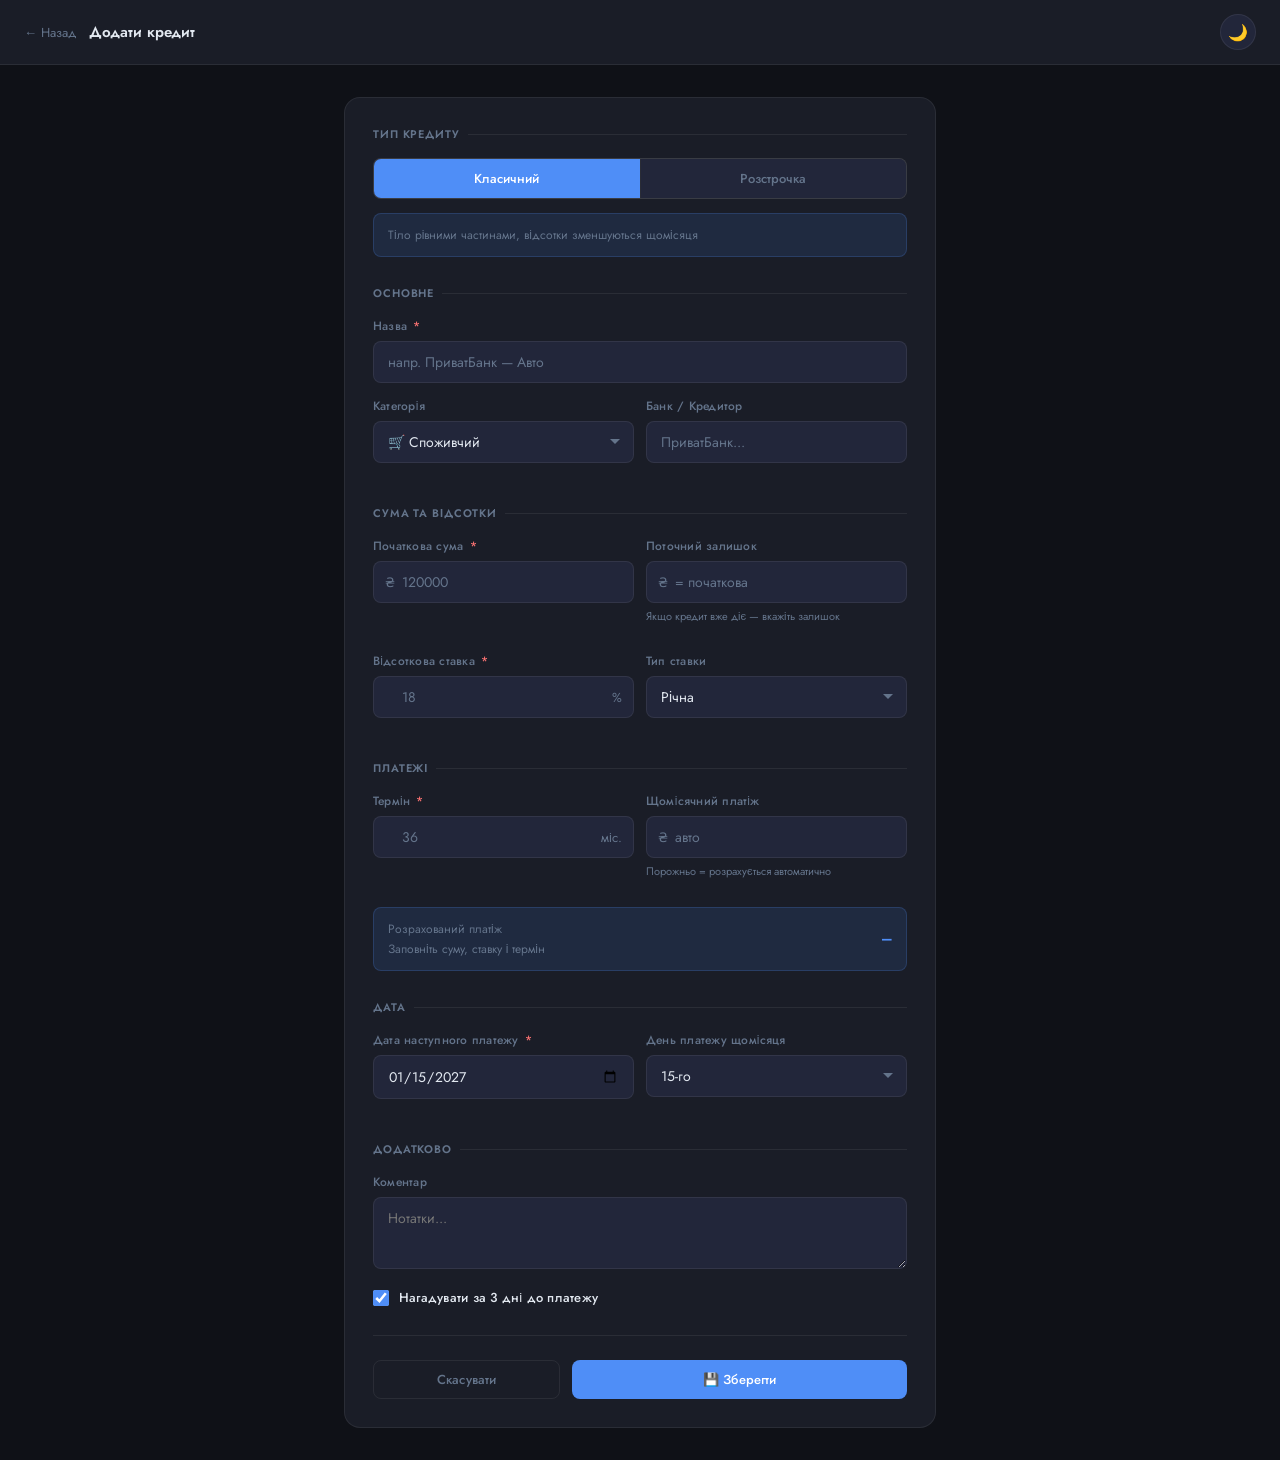
==== commit 0b53e658: "fix: прибрати ануїтет з форми" ====
--- a/add.html
+++ b/add.html
@@ -23,16 +23,15 @@
     <div class="section-label">Тип кредиту</div>
 
     <div class="field">
-      <div class="toggle-group" style="grid-template-columns:1fr 1fr 1fr">
-        <button class="toggle-btn active" data-type="annuity">Ануїтет</button>
-        <button class="toggle-btn" data-type="classic">Класичний</button>
+      <div class="toggle-group" style="grid-template-columns:1fr 1fr">
+        <button class="toggle-btn active" data-type="classic">Класичний</button>
         <button class="toggle-btn" data-type="installment">Розстрочка</button>
       </div>
     </div>
 
     <!-- Підказка під тип -->
     <div id="type-hint" class="calc-hint" style="margin-top:0">
-      <div class="calc-hint-text" id="type-hint-text">Рівний платіж, відсотки нараховуються на залишок боргу</div>
+      <div class="calc-hint-text" id="type-hint-text">Тіло рівними частинами, відсотки зменшуються щомісяця</div>
     </div>
   </div>
 
